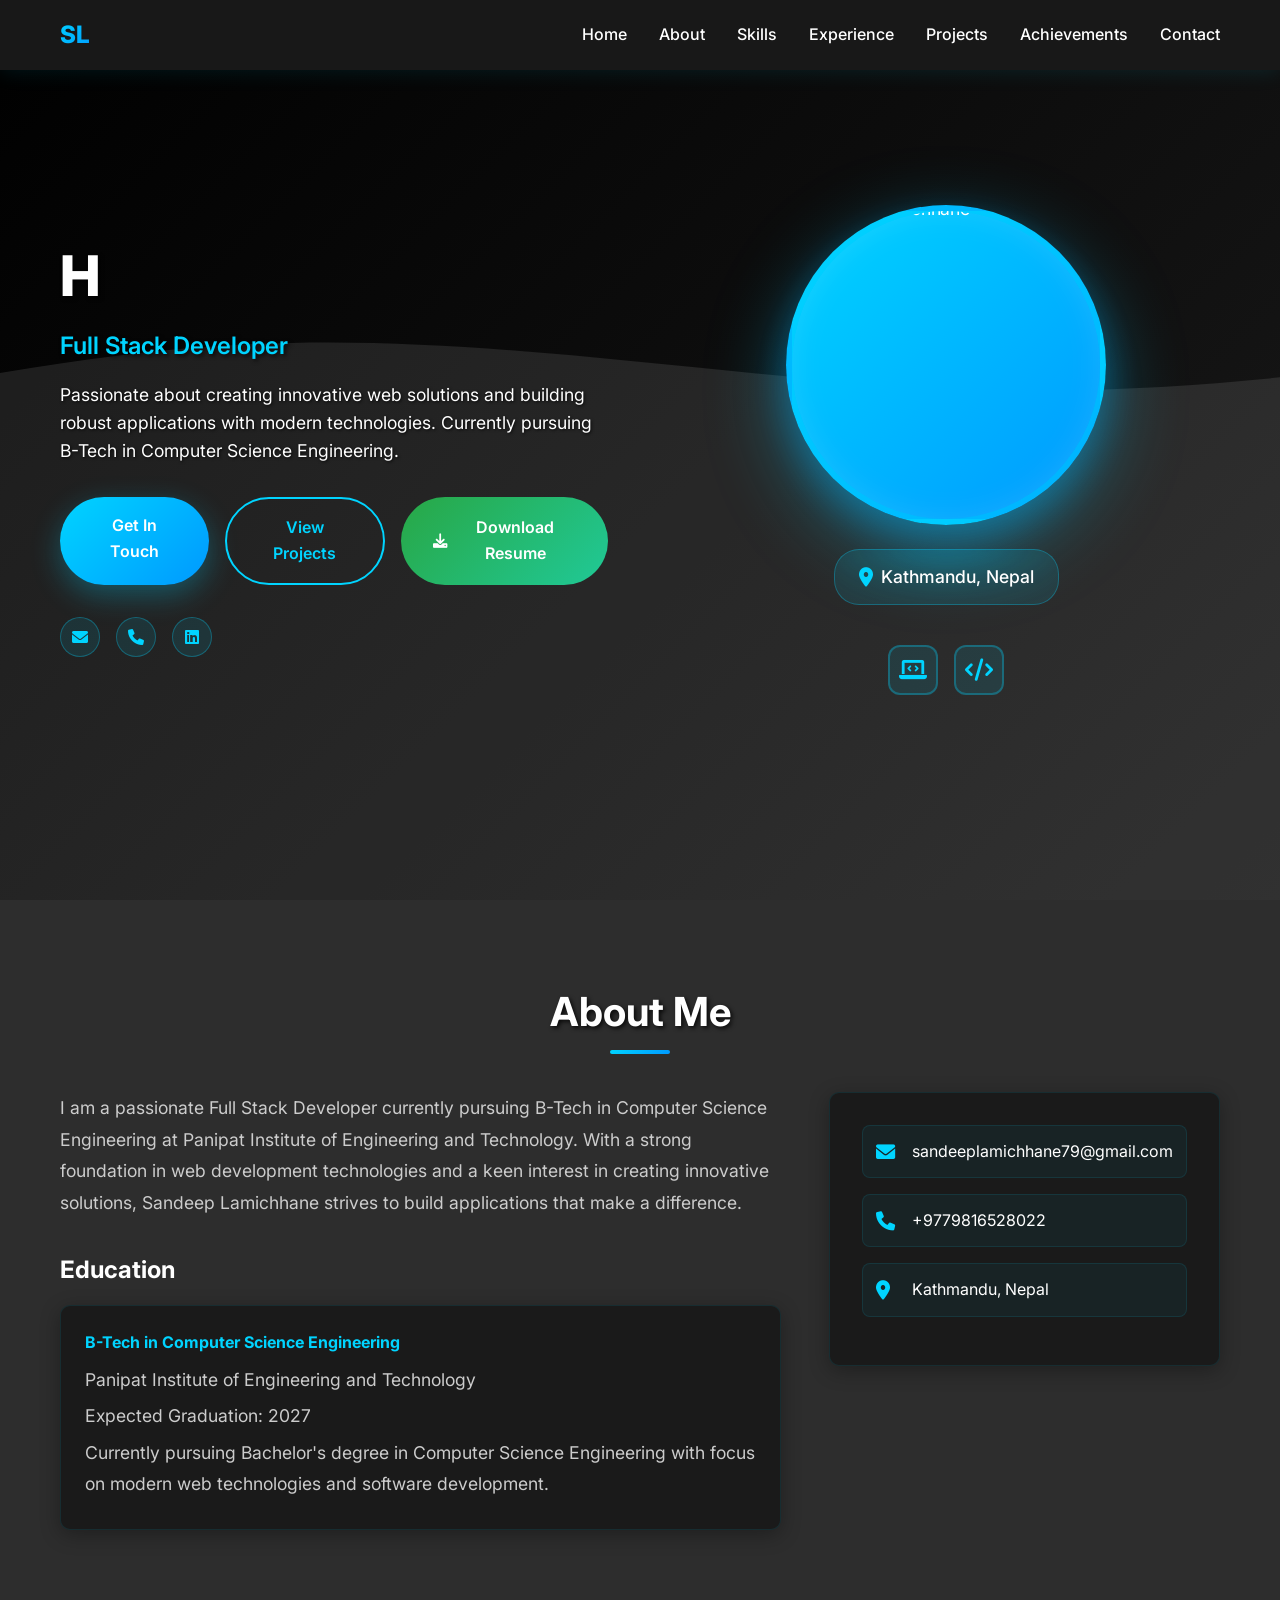
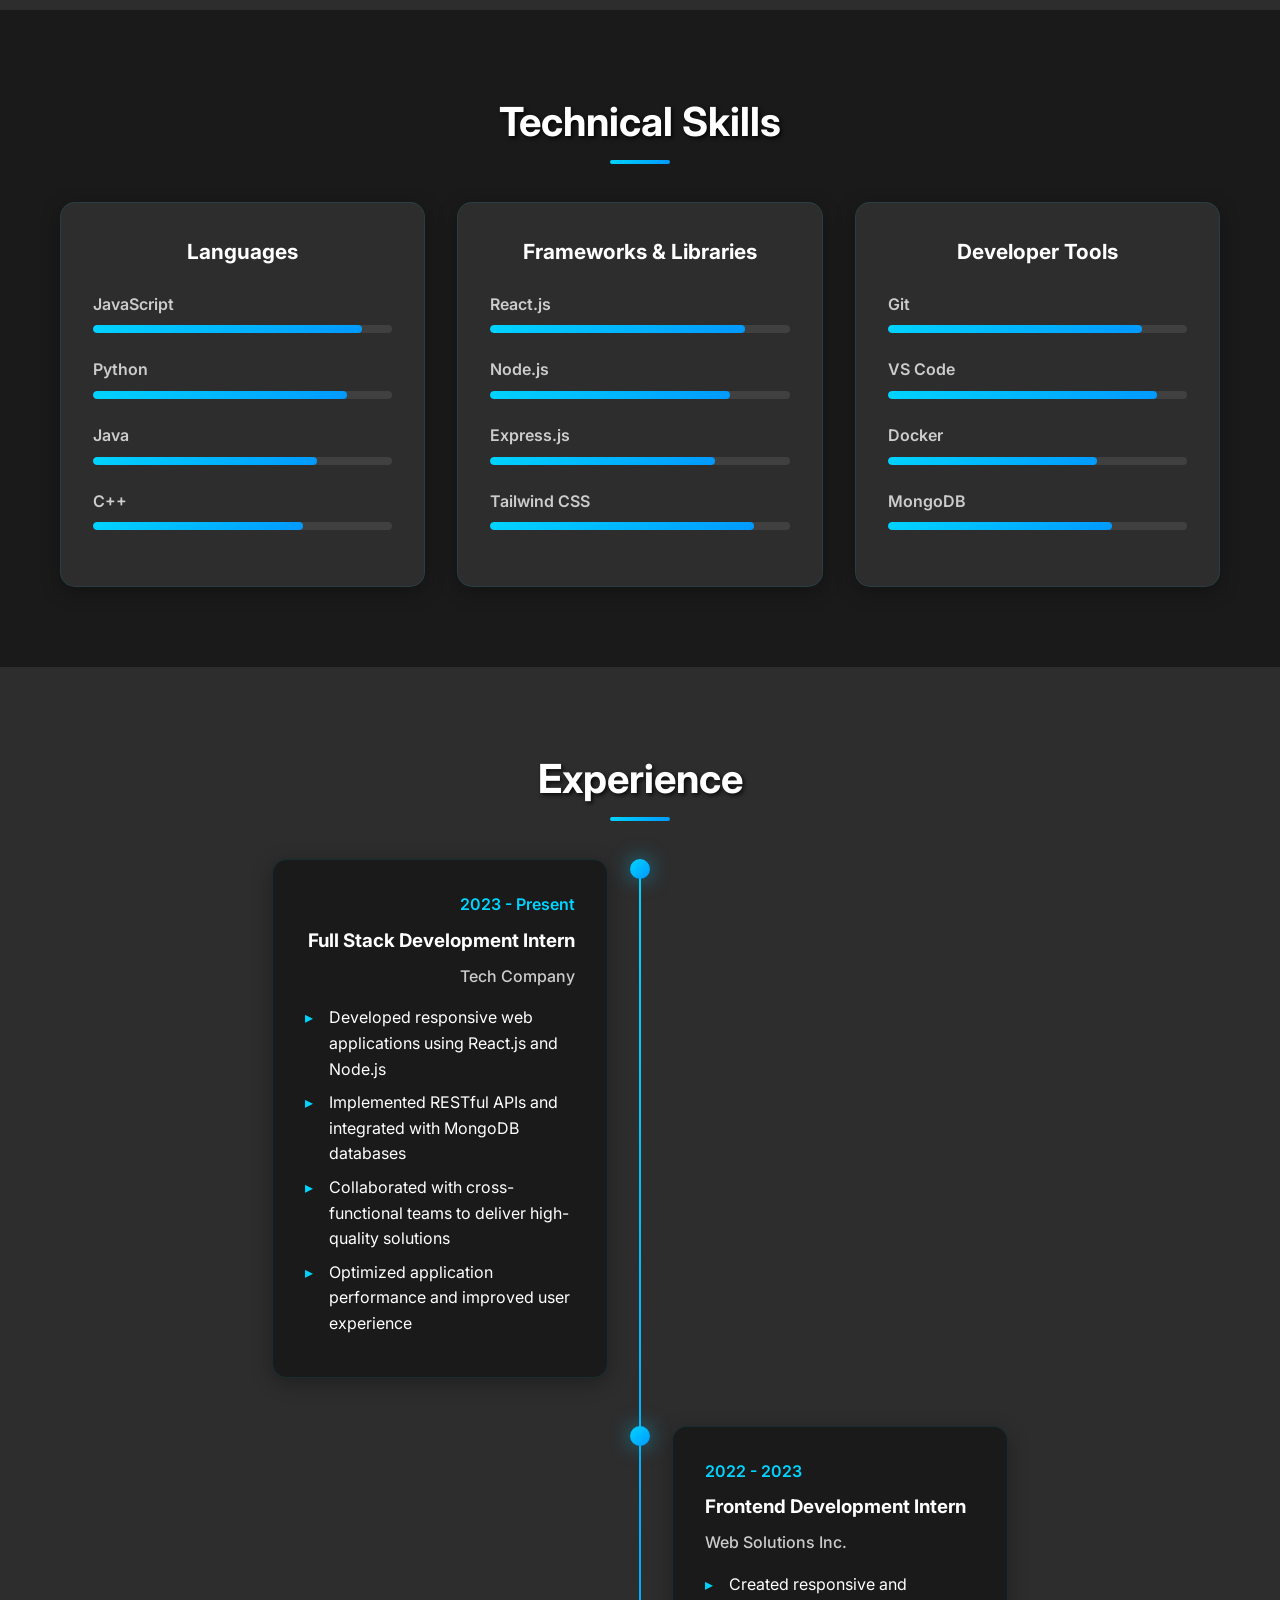
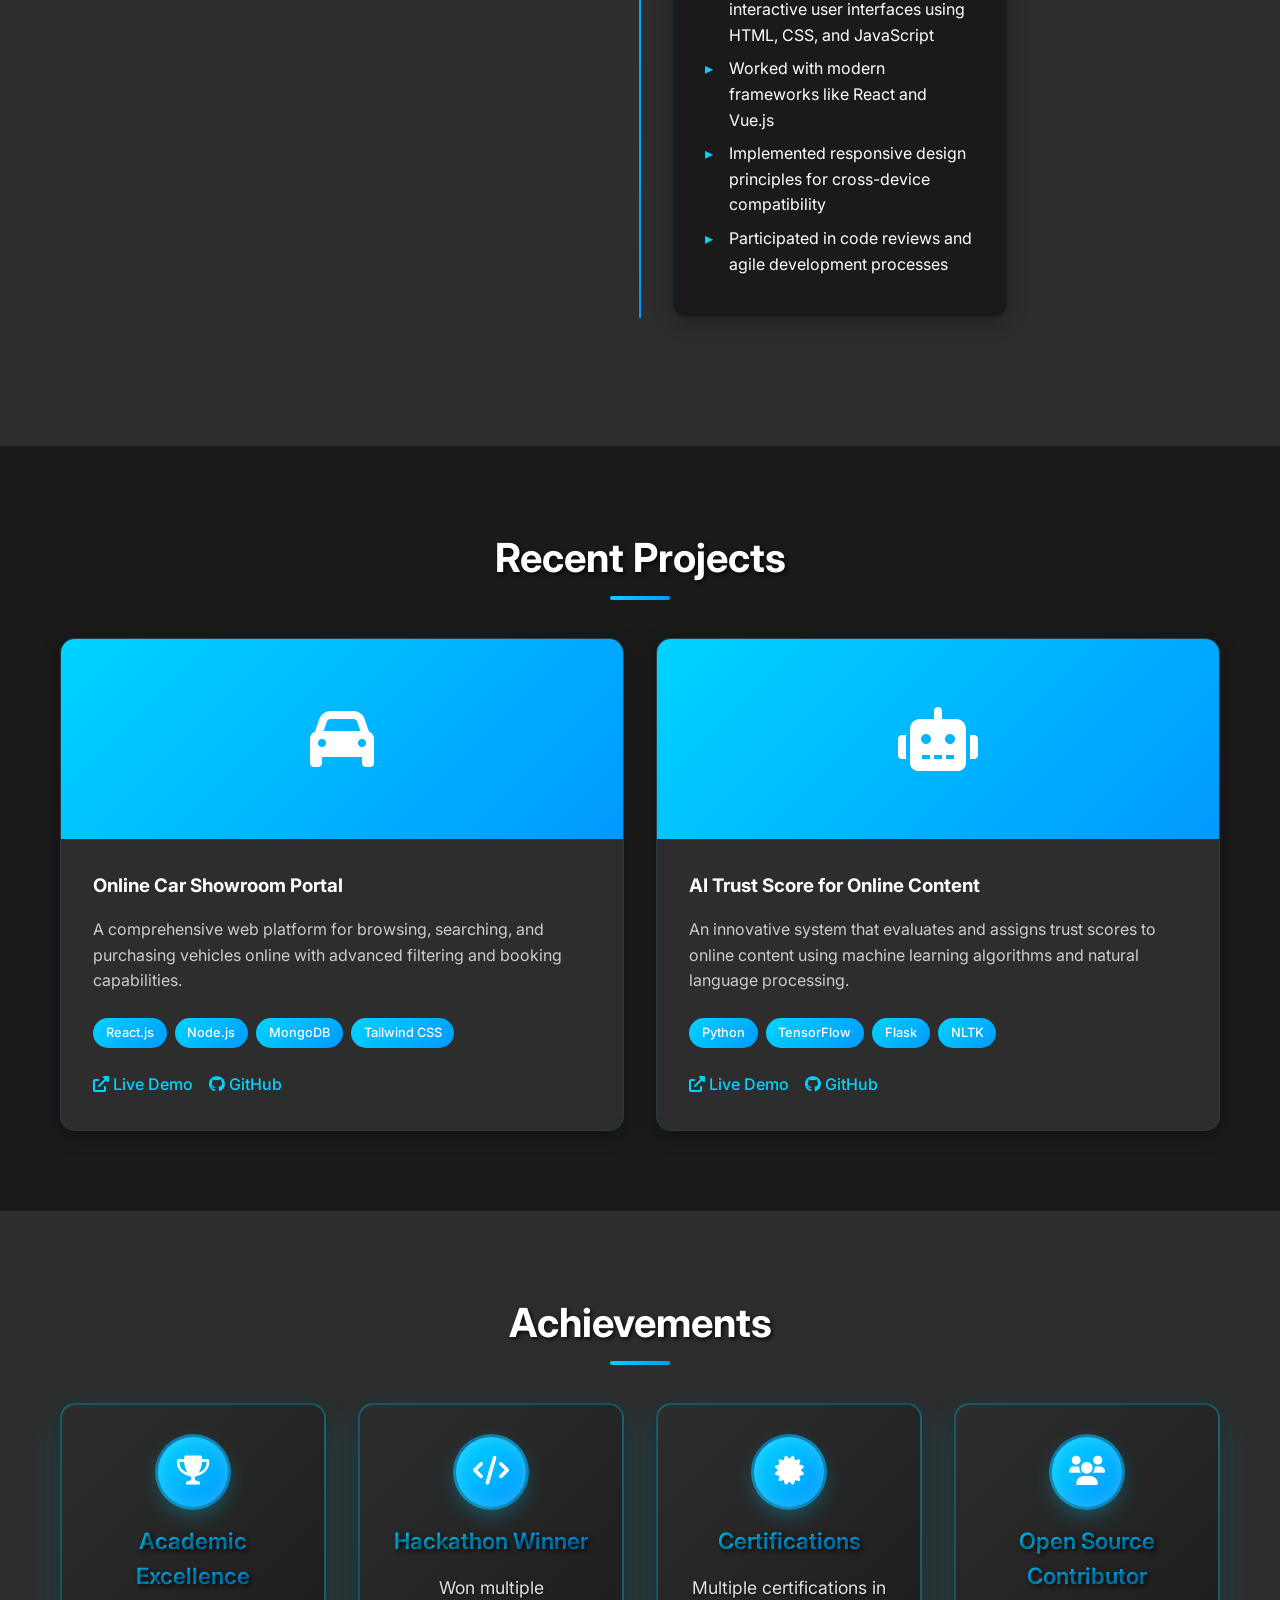
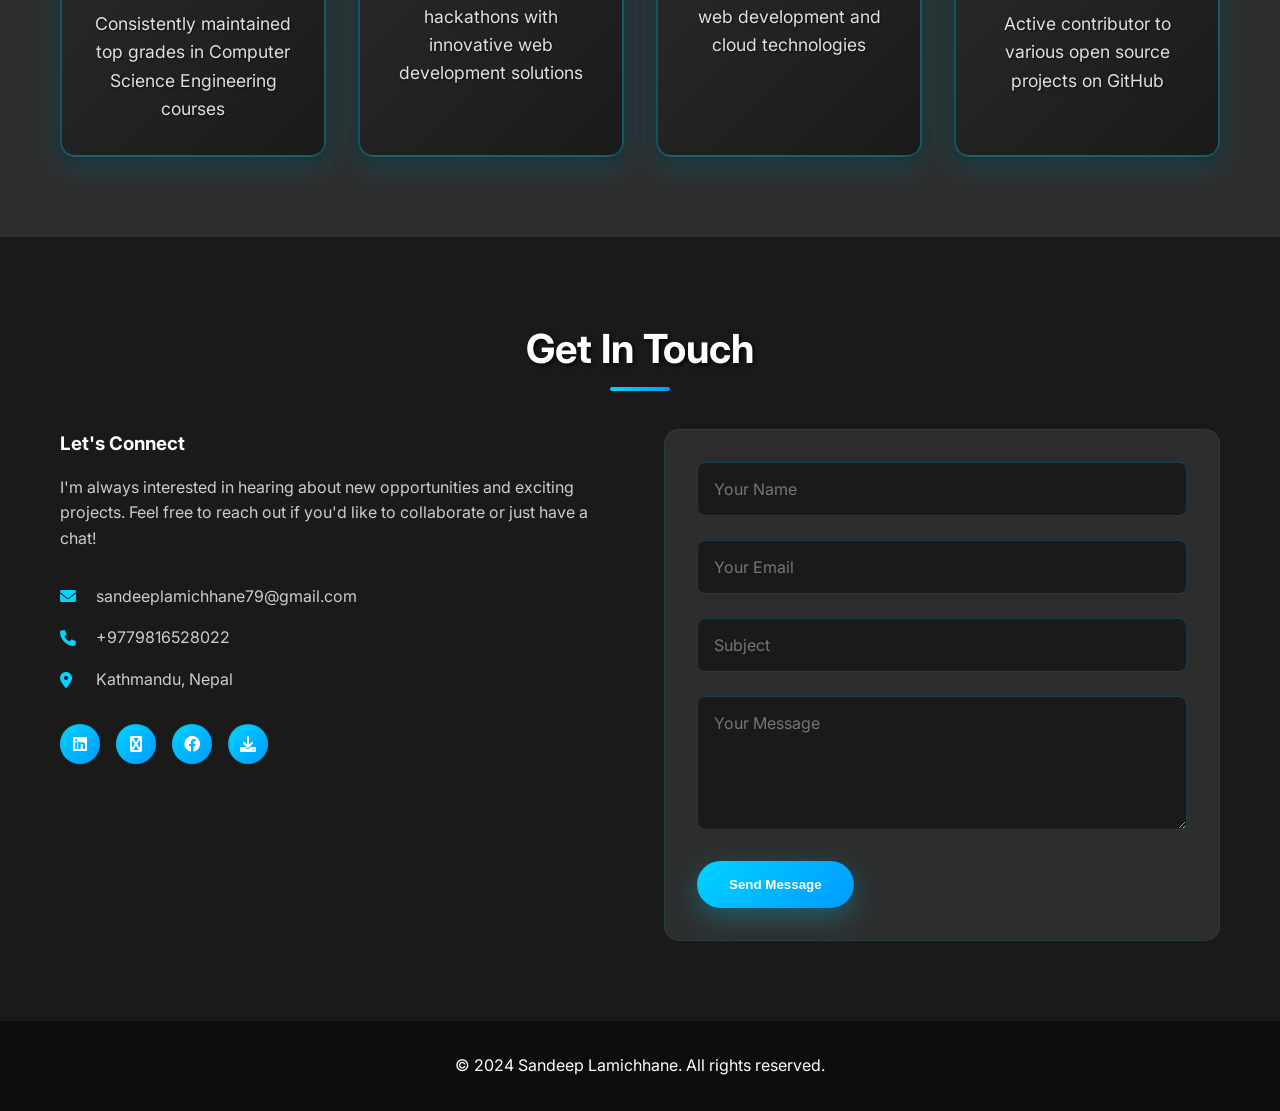
==== index.html @ ce67e124 "Add files via upload" ====
<!DOCTYPE html>
<html lang="en">
<head>
    <meta charset="UTF-8">
    <meta name="viewport" content="width=device-width, initial-scale=1.0">
    <title>Sandeep Lamichhane - Full Stack Developer</title>
    <link rel="stylesheet" href="style.css">
    <link href="https://cdnjs.cloudflare.com/ajax/libs/font-awesome/6.0.0/css/all.min.css" rel="stylesheet">
    <link href="https://fonts.googleapis.com/css2?family=Inter:wght@300;400;500;600;700;800&display=swap" rel="stylesheet">
</head>
<body>
    <!-- Navigation -->
    <nav class="navbar">
        <div class="nav-container">
            <div class="nav-logo">
                <h3>SL</h3>
            </div>
            <ul class="nav-menu">
                <li class="nav-item">
                    <a href="#home" class="nav-link">Home</a>
                </li>
                <li class="nav-item">
                    <a href="#about" class="nav-link">About</a>
                </li>
                <li class="nav-item">
                    <a href="#skills" class="nav-link">Skills</a>
                </li>
                <li class="nav-item">
                    <a href="#experience" class="nav-link">Experience</a>
                </li>
                <li class="nav-item">
                    <a href="#projects" class="nav-link">Projects</a>
                </li>
                <li class="nav-item">
                    <a href="#achievements" class="nav-link">Achievements</a>
                </li>
                <li class="nav-item">
                    <a href="#contact" class="nav-link">Contact</a>
                </li>
            </ul>
            <div class="nav-toggle" id="mobile-menu">
                <span class="bar"></span>
                <span class="bar"></span>
                <span class="bar"></span>
            </div>
        </div>
    </nav>

    <!-- Hero Section -->
    <section id="home" class="hero">
                <div class="hero-container">
            <div class="hero-content">
                <h1 class="hero-title">
                    Hi/Hello, I am Sandeep Lamichhane, I am a Full Stack Developer
                </h1>
                <h2 class="hero-subtitle">Full Stack Developer</h2>
                <p class="hero-description">
                    Passionate about creating innovative web solutions and building robust applications 
                    with modern technologies. Currently pursuing B-Tech in Computer Science Engineering.
                </p>
                <div class="hero-buttons">
                    <a href="#contact" class="btn btn-primary">Get In Touch</a>
                    <a href="#projects" class="btn btn-secondary">View Projects</a>
                    <a href="docs/Sandeep_Lamichhane_Resume.pdf" download class="btn btn-resume">
                        <i class="fas fa-download"></i>
                        Download Resume
                    </a>
                </div>
                <div class="hero-social">
                    <a href="mailto:sandeeplamichhane79@gmail.com" class="social-icon">
                        <i class="fas fa-envelope"></i>
                    </a>
                    <a href="tel:+9779816528022" class="social-icon">
                        <i class="fas fa-phone"></i>
                    </a>
                    <a href="https://www.linkedin.com/in/sandeep-lamichhane-706a58329/" target="_blank" class="social-icon">
                        <i class="fab fa-linkedin"></i>
                    </a>
                                    </div>
            </div>
            <div class="hero-image">
                <div class="profile-img">
                    <img src="img/profile.jpg" alt="Sandeep Lamichhane" class="profile-photo">
                </div>
                <div class="profile-location">
                    <i class="fas fa-map-marker-alt"></i>
                    <span>Kathmandu, Nepal</span>
                </div>
                <div class="hero-tech">
                    <div class="tech-icon">
                        <i class="fas fa-laptop-code"></i>
                    </div>
                    <div class="tech-icon">
                        <i class="fas fa-code"></i>
                    </div>
                </div>
            </div>
        </div>
    </section>

    <!-- About Section -->
    <section id="about" class="about">
                <div class="container">
            <h2 class="section-title">About Me</h2>
            <div class="about-content">
                <div class="about-text">
                    <p>
                        I am a passionate Full Stack Developer currently pursuing B-Tech in Computer Science Engineering 
                        at Panipat Institute of Engineering and Technology. With a strong foundation in web development technologies and a 
                        keen interest in creating innovative solutions, Sandeep Lamichhane strives to build applications that make a difference.
                    </p>
                    <div class="education">
                        <h3>Education</h3>
                        <div class="education-item">
                            <h4>B-Tech in Computer Science Engineering</h4>
                            <p>Panipat Institute of Engineering and Technology</p>
                            <p>Expected Graduation: 2027</p>
                            <p>Currently pursuing Bachelor's degree in Computer Science Engineering with focus on 
                               modern web technologies and software development.</p>
                        </div>
                    </div>
                </div>
                <div class="about-info">
                    <div class="info-item">
                        <i class="fas fa-envelope"></i>
                        <span>sandeeplamichhane79@gmail.com</span>
                    </div>
                    <div class="info-item">
                        <i class="fas fa-phone"></i>
                        <span>+9779816528022</span>
                    </div>
                    <div class="info-item">
                        <i class="fas fa-map-marker-alt"></i>
                        <span>Kathmandu, Nepal</span>
                    </div>
                </div>
            </div>
        </div>
    </section>

    <!-- Skills Section -->
    <section id="skills" class="skills">
                <div class="container">
            <h2 class="section-title">Technical Skills</h2>
            <div class="skills-grid">
                <div class="skill-category">
                    <h3>Languages</h3>
                    <div class="skill-items">
                        <div class="skill-item">
                            <span>JavaScript</span>
                            <div class="skill-bar">
                                <div class="skill-progress" data-progress="90"></div>
                            </div>
                        </div>
                        <div class="skill-item">
                            <span>Python</span>
                            <div class="skill-bar">
                                <div class="skill-progress" data-progress="85"></div>
                            </div>
                        </div>
                        <div class="skill-item">
                            <span>Java</span>
                            <div class="skill-bar">
                                <div class="skill-progress" data-progress="75"></div>
                            </div>
                        </div>
                        <div class="skill-item">
                            <span>C++</span>
                            <div class="skill-bar">
                                <div class="skill-progress" data-progress="70"></div>
                            </div>
                        </div>
                    </div>
                </div>
                
                <div class="skill-category">
                    <h3>Frameworks & Libraries</h3>
                    <div class="skill-items">
                        <div class="skill-item">
                            <span>React.js</span>
                            <div class="skill-bar">
                                <div class="skill-progress" data-progress="85"></div>
                            </div>
                        </div>
                        <div class="skill-item">
                            <span>Node.js</span>
                            <div class="skill-bar">
                                <div class="skill-progress" data-progress="80"></div>
                            </div>
                        </div>
                        <div class="skill-item">
                            <span>Express.js</span>
                            <div class="skill-bar">
                                <div class="skill-progress" data-progress="75"></div>
                            </div>
                        </div>
                        <div class="skill-item">
                            <span>Tailwind CSS</span>
                            <div class="skill-bar">
                                <div class="skill-progress" data-progress="88"></div>
                            </div>
                        </div>
                    </div>
                </div>
                
                <div class="skill-category">
                    <h3>Developer Tools</h3>
                    <div class="skill-items">
                        <div class="skill-item">
                            <span>Git</span>
                            <div class="skill-bar">
                                <div class="skill-progress" data-progress="85"></div>
                            </div>
                        </div>
                        <div class="skill-item">
                            <span>VS Code</span>
                            <div class="skill-bar">
                                <div class="skill-progress" data-progress="90"></div>
                            </div>
                        </div>
                        <div class="skill-item">
                            <span>Docker</span>
                            <div class="skill-bar">
                                <div class="skill-progress" data-progress="70"></div>
                            </div>
                        </div>
                        <div class="skill-item">
                            <span>MongoDB</span>
                            <div class="skill-bar">
                                <div class="skill-progress" data-progress="75"></div>
                            </div>
                        </div>
                    </div>
                </div>
            </div>
        </div>
    </section>

    <!-- Experience Section -->
    <section id="experience" class="experience">
        <div class="container">
            <h2 class="section-title">Experience</h2>
            <div class="timeline">
                <div class="timeline-item">
                    <div class="timeline-dot"></div>
                    <div class="timeline-content">
                        <div class="timeline-date">2023 - Present</div>
                        <h3>Full Stack Development Intern</h3>
                        <h4>Tech Company</h4>
                        <ul>
                            <li>Developed responsive web applications using React.js and Node.js</li>
                            <li>Implemented RESTful APIs and integrated with MongoDB databases</li>
                            <li>Collaborated with cross-functional teams to deliver high-quality solutions</li>
                            <li>Optimized application performance and improved user experience</li>
                        </ul>
                    </div>
                </div>
                
                <div class="timeline-item">
                    <div class="timeline-dot"></div>
                    <div class="timeline-content">
                        <div class="timeline-date">2022 - 2023</div>
                        <h3>Frontend Development Intern</h3>
                        <h4>Web Solutions Inc.</h4>
                        <ul>
                            <li>Created responsive and interactive user interfaces using HTML, CSS, and JavaScript</li>
                            <li>Worked with modern frameworks like React and Vue.js</li>
                            <li>Implemented responsive design principles for cross-device compatibility</li>
                            <li>Participated in code reviews and agile development processes</li>
                        </ul>
                    </div>
                </div>
            </div>
        </div>
    </section>

    <!-- Projects Section -->
    <section id="projects" class="projects">
                <div class="container">
            <h2 class="section-title">Recent Projects</h2>
            <div class="projects-grid">
                <div class="project-card">
                    <div class="project-image">
                        <i class="fas fa-car"></i>
                    </div>
                    <div class="project-content">
                        <h3>Online Car Showroom Portal</h3>
                        <p>A comprehensive web platform for browsing, searching, and purchasing vehicles online with advanced filtering and booking capabilities.</p>
                        <div class="project-tech">
                            <span>React.js</span>
                            <span>Node.js</span>
                            <span>MongoDB</span>
                            <span>Tailwind CSS</span>
                        </div>
                        <div class="project-links">
                            <a href="#" class="project-link">
                                <i class="fas fa-external-link-alt"></i> Live Demo
                            </a>
                            <a href="#" class="project-link">
                                <i class="fab fa-github"></i> GitHub
                            </a>
                        </div>
                    </div>
                </div>
                
                <div class="project-card">
                    <div class="project-image">
                        <i class="fas fa-robot"></i>
                    </div>
                    <div class="project-content">
                        <h3>AI Trust Score for Online Content</h3>
                        <p>An innovative system that evaluates and assigns trust scores to online content using machine learning algorithms and natural language processing.</p>
                        <div class="project-tech">
                            <span>Python</span>
                            <span>TensorFlow</span>
                            <span>Flask</span>
                            <span>NLTK</span>
                        </div>
                        <div class="project-links">
                            <a href="#" class="project-link">
                                <i class="fas fa-external-link-alt"></i> Live Demo
                            </a>
                            <a href="#" class="project-link">
                                <i class="fab fa-github"></i> GitHub
                            </a>
                        </div>
                    </div>
                </div>
            </div>
        </div>
    </section>

    <!-- Achievements Section -->
    <section id="achievements" class="achievements">
                <div class="container">
            <h2 class="section-title">Achievements</h2>
            <div class="achievements-grid">
                <div class="achievement-card">
                    <div class="achievement-icon">
                        <i class="fas fa-trophy"></i>
                    </div>
                    <h3>Academic Excellence</h3>
                    <p>Consistently maintained top grades in Computer Science Engineering courses</p>
                </div>
                
                <div class="achievement-card">
                    <div class="achievement-icon">
                        <i class="fas fa-code"></i>
                    </div>
                    <h3>Hackathon Winner</h3>
                    <p>Won multiple hackathons with innovative web development solutions</p>
                </div>
                
                <div class="achievement-card">
                    <div class="achievement-icon">
                        <i class="fas fa-certificate"></i>
                    </div>
                    <h3>Certifications</h3>
                    <p>Multiple certifications in web development and cloud technologies</p>
                </div>
                
                <div class="achievement-card">
                    <div class="achievement-icon">
                        <i class="fas fa-users"></i>
                    </div>
                    <h3>Open Source Contributor</h3>
                    <p>Active contributor to various open source projects on GitHub</p>
                </div>
            </div>
        </div>
    </section>

    <!-- Contact Section -->
    <section id="contact" class="contact">
                <div class="container">
            <h2 class="section-title">Get In Touch</h2>
            <div class="contact-content">
                <div class="contact-info">
                    <h3>Let's Connect</h3>
                    <p>I'm always interested in hearing about new opportunities and exciting projects. 
                       Feel free to reach out if you'd like to collaborate or just have a chat!</p>
                    <div class="contact-details">
                        <div class="contact-item">
                            <i class="fas fa-envelope"></i>
                            <span>sandeeplamichhane79@gmail.com</span>
                        </div>
                        <div class="contact-item">
                            <i class="fas fa-phone"></i>
                            <span>+9779816528022</span>
                        </div>
                        <div class="contact-item">
                            <i class="fas fa-map-marker-alt"></i>
                            <span>Kathmandu, Nepal</span>
                        </div>
                    </div>
                    <div class="contact-social">
                        <a href="https://www.linkedin.com/in/sandeep-lamichhane-706a58329/" target="_blank" class="social-link">
                            <i class="fab fa-linkedin"></i>
                        </a>
                        <a href="https://leetcode.com/u/sandeeplamichhane79/" target="_blank" class="social-link">
                            <i class="fab fa-code"></i>
                        </a>
                        <a href="https://www.facebook.com/sandeep.lamichhane.5621" target="_blank" class="social-link">
                            <i class="fab fa-facebook"></i>
                        </a>
                        <a href="docs/Sandeep_Lamichhane_Resume.pdf" download class="social-link resume-link">
                            <i class="fas fa-download"></i>
                        </a>
                    </div>
                </div>
                
                <div class="contact-form">
                    <form id="contactForm">
                        <div class="form-group">
                            <input type="text" id="name" name="name" placeholder="Your Name" required>
                        </div>
                        <div class="form-group">
                            <input type="email" id="email" name="email" placeholder="Your Email" required>
                        </div>
                        <div class="form-group">
                            <input type="text" id="subject" name="subject" placeholder="Subject" required>
                        </div>
                        <div class="form-group">
                            <textarea id="message" name="message" placeholder="Your Message" rows="5" required></textarea>
                        </div>
                        <button type="submit" class="btn btn-primary">Send Message</button>
                    </form>
                </div>
            </div>
        </div>
    </section>

    <!-- Footer -->
    <footer class="footer">
        <div class="container">
            <p>&copy; 2024 Sandeep Lamichhane. All rights reserved.</p>
        </div>
    </footer>

    <script src="script.js"></script>
</body>
</html>
---- style.css ----
/* Reset and Base Styles */
* {
    margin: 0;
    padding: 0;
    box-sizing: border-box;
}

body {
    font-family: 'Inter', sans-serif;
    line-height: 1.6;
    color: #ffffff;
    overflow-x: hidden;
    background-color: #1a1a1a;
}

.container {
    max-width: 1200px;
    margin: 0 auto;
    padding: 0 20px;
}

/* Navigation */
.navbar {
    position: fixed;
    top: 0;
    width: 100%;
    background: rgba(26, 26, 26, 0.95);
    backdrop-filter: blur(10px);
    z-index: 1000;
    padding: 1rem 0;
    box-shadow: 0 2px 20px rgba(0, 0, 0, 0.3);
    transition: all 0.3s ease;
}

.nav-container {
    max-width: 1200px;
    margin: 0 auto;
    padding: 0 20px;
    display: flex;
    justify-content: space-between;
    align-items: center;
}

.nav-logo h3 {
    font-size: 1.5rem;
    font-weight: 800;
    background: linear-gradient(135deg, #00d4ff 0%, #0099ff 100%);
    -webkit-background-clip: text;
    -webkit-text-fill-color: transparent;
    background-clip: text;
}

.nav-menu {
    display: flex;
    list-style: none;
    gap: 2rem;
}

.nav-link {
    text-decoration: none;
    color: #ffffff;
    font-weight: 500;
    transition: color 0.3s ease;
    position: relative;
}

.nav-link:hover {
    color: #00d4ff;
}

.nav-link::after {
    content: '';
    position: absolute;
    bottom: -5px;
    left: 0;
    width: 0;
    height: 2px;
    background: linear-gradient(135deg, #00d4ff 0%, #0099ff 100%);
    transition: width 0.3s ease;
}

.nav-link:hover::after {
    width: 100%;
}

.nav-toggle {
    display: none;
    flex-direction: column;
    cursor: pointer;
}

.bar {
    width: 25px;
    height: 3px;
    background: #333;
    margin: 3px 0;
    transition: 0.3s;
}

/* Hero Section */
.hero {
    min-height: 100vh;
    display: flex;
    align-items: center;
    justify-content: center;
    background: linear-gradient(135deg, #000000 0%, #1a1a1a 100%);
    position: relative;
    overflow: hidden;
}

.video-background {
    position: absolute;
    top: 0;
    left: 0;
    width: 100%;
    height: 100%;
    z-index: -2;
    overflow: hidden;
    transform: translateZ(0);
    -webkit-transform: translateZ(0);
    will-change: transform;
}

.video-background video {
    position: absolute;
    top: 50%;
    left: 50%;
    min-width: 100%;
    min-height: 100%;
    width: 100%;
    height: 100%;
    transform: translate(-50%, -50%);
    object-fit: cover;
    object-position: center;
    filter: 
        contrast(1.3) 
        brightness(1.2) 
        saturate(1.4) 
        sharpness(1.1)
        blur(0px);
    -webkit-filter: 
        contrast(1.3) 
        brightness(1.2) 
        saturate(1.4);
    backface-visibility: hidden;
    transform: translate(-50%, -50%) scale(1.08);
    will-change: transform, filter;
    image-rendering: -webkit-optimize-contrast;
    image-rendering: crisp-edges;
    image-rendering: pixelated;
}

.video-overlay {
    position: absolute;
    top: 0;
    left: 0;
    width: 100%;
    height: 100%;
    background: linear-gradient(
        135deg,
        rgba(0, 0, 0, 0.95) 0%,
        rgba(0, 0, 0, 0.9) 50%,
        rgba(0, 0, 0, 0.92) 100%
    );
    z-index: -1;
}

.hero::before {
    content: '';
    position: absolute;
    top: 0;
    left: 0;
    right: 0;
    bottom: 0;
    background: url('data:image/svg+xml,<svg xmlns="http://www.w3.org/2000/svg" viewBox="0 0 1440 320"><path fill="%23ffffff" fill-opacity="0.1" d="M0,96L48,112C96,128,192,160,288,160C384,160,480,128,576,122.7C672,117,768,139,864,138.7C960,139,1056,117,1152,106.7C1248,96,1344,96,1392,96L1440,96L1440,320L1392,320C1344,320,1248,320,1152,320C1056,320,960,320,864,320C768,320,672,320,576,320C480,320,384,320,288,320C192,320,96,320,48,320L0,320Z"></path></svg>') no-repeat bottom;
    background-size: cover;
}

.hero-container {
    max-width: 1200px;
    margin: 0 auto;
    padding: 0 20px;
    display: grid;
    grid-template-columns: 1fr 1fr;
    gap: 4rem;
    align-items: center;
    position: relative;
    z-index: 1;
}

.hero-content {
    color: white;
    opacity: 0;
    transform: translateX(-50px);
    animation: slideInLeft 1s ease forwards;
}

.hero-image {
    opacity: 0;
    transform: translateX(50px);
    animation: slideInRight 1s ease forwards;
    animation-delay: 0.3s;
}

@keyframes slideInLeft {
    to {
        opacity: 1;
        transform: translateX(0);
    }
}

@keyframes slideInRight {
    to {
        opacity: 1;
        transform: translateX(0);
    }
}

.hero-title {
    font-size: 3.5rem;
    font-weight: 800;
    margin-bottom: 1rem;
    line-height: 1.2;
    text-shadow: 2px 2px 4px rgba(0, 0, 0, 0.8);
}

.highlight {
    background: linear-gradient(135deg, #00d4ff 0%, #0099ff 100%);
    -webkit-background-clip: text;
    -webkit-text-fill-color: transparent;
    background-clip: text;
}

.hero-subtitle {
    font-size: 1.5rem;
    font-weight: 600;
    color: #00d4ff;
    margin-bottom: 1rem;
    text-shadow: 2px 2px 4px rgba(0, 0, 0, 0.8);
}

.hero-description {
    font-size: 1.1rem;
    margin-bottom: 2rem;
    line-height: 1.6;
    text-shadow: 1px 1px 3px rgba(0, 0, 0, 0.8);
}

.hero-buttons {
    display: flex;
    gap: 1rem;
    margin-bottom: 2rem;
}

.btn {
    padding: 1rem 2rem;
    border: none;
    border-radius: 50px;
    font-weight: 600;
    text-decoration: none;
    transition: all 0.3s ease;
    cursor: pointer;
    display: inline-block;
    text-align: center;
}

.btn-primary {
    background: linear-gradient(135deg, #00d4ff 0%, #0099ff 100%);
    color: white;
    box-shadow: 0 10px 30px rgba(0, 212, 255, 0.3);
}

.btn-primary:hover {
    transform: translateY(-3px);
    box-shadow: 0 15px 40px rgba(0, 0, 0, 0.3);
}

.btn-secondary {
    background: transparent;
    color: #00d4ff;
    border: 2px solid #00d4ff;
}

.btn-secondary:hover {
    background: #00d4ff;
    color: #1a1a1a;
    transform: translateY(-3px);
}

.btn-resume {
    background: linear-gradient(135deg, #28a745 0%, #20c997 100%);
    color: #ffffff;
    border: none;
    display: flex;
    align-items: center;
    gap: 0.5rem;
    font-weight: 600;
}

.btn-resume:hover {
    background: linear-gradient(135deg, #218838 0%, #1ea085 100%);
    transform: translateY(-3px);
    box-shadow: 0 10px 25px rgba(40, 167, 69, 0.3);
}

.btn-resume i {
    font-size: 0.9rem;
}

.hero-social {
    display: flex;
    gap: 1rem;
}

.social-icon {
    width: 40px;
    height: 40px;
    background: rgba(0, 212, 255, 0.1);
    border: 1px solid rgba(0, 212, 255, 0.3);
    border-radius: 50%;
    display: flex;
    align-items: center;
    justify-content: center;
    color: #00d4ff;
    text-decoration: none;
    transition: all 0.3s ease;
}

.social-icon:hover {
    background: #00d4ff;
    color: #1a1a1a;
    transform: translateY(-3px);
}

.social-link {
    color: #00d4ff;
    text-decoration: none;
    transition: all 0.3s ease;
}

.social-link:hover {
    background: #00d4ff;
    color: #1a1a1a;
    transform: translateY(-3px);
}

.resume-link {
    background: linear-gradient(135deg, #28a745 0%, #20c997 100%);
    border: 1px solid rgba(40, 167, 69, 0.3);
}

.resume-link:hover {
    background: linear-gradient(135deg, #218838 0%, #1ea085 100%);
    transform: translateY(-3px);
    box-shadow: 0 5px 15px rgba(40, 167, 69, 0.3);
}

.hero-image {
    display: flex;
    flex-direction: column;
    justify-content: center;
    align-items: center;
    gap: 1.5rem;
}

.profile-location {
    display: flex;
    align-items: center;
    gap: 0.5rem;
    color: #ffffff;
    font-size: 1.1rem;
    font-weight: 500;
    background: rgba(0, 212, 255, 0.1);
    padding: 0.8rem 1.5rem;
    border-radius: 25px;
    border: 1px solid rgba(0, 212, 255, 0.3);
    backdrop-filter: blur(10px);
    animation: float 6s ease-in-out infinite reverse;
    transition: all 0.3s ease;
}

.profile-location:hover {
    background: rgba(0, 212, 255, 0.2);
    border-color: rgba(0, 212, 255, 0.5);
    transform: translateY(-3px);
}

.profile-location i {
    color: #00d4ff;
    font-size: 1.2rem;
}

.hero-tech {
    display: flex;
    gap: 1rem;
    margin-top: 1rem;
}

.tech-icon {
    width: 50px;
    height: 50px;
    background: rgba(0, 212, 255, 0.1);
    border: 2px solid rgba(0, 212, 255, 0.3);
    border-radius: 12px;
    display: flex;
    align-items: center;
    justify-content: center;
    color: #00d4ff;
    font-size: 1.4rem;
    transition: all 0.3s ease;
    animation: float 4s ease-in-out infinite;
}

.tech-icon:nth-child(2) {
    animation-delay: 2s;
}

.tech-icon:hover {
    background: rgba(0, 212, 255, 0.2);
    border-color: rgba(0, 212, 255, 0.5);
    transform: translateY(-3px);
}

.profile-img {
    width: 320px;
    height: 320px;
    border-radius: 50%;
    background: linear-gradient(135deg, #00d4ff 0%, #0099ff 100%, #0066cc 100%);
    display: flex;
    align-items: center;
    justify-content: center;
    box-shadow: 
        0 25px 80px rgba(0, 212, 255, 0.4),
        0 15px 35px rgba(0, 153, 255, 0.3),
        inset 0 0 30px rgba(255, 255, 255, 0.1);
    animation: float 6s ease-in-out infinite, pulse 3s ease-in-out infinite;
    overflow: hidden;
    border: 6px solid rgba(0, 212, 255, 0.4);
    position: relative;
    transition: all 0.3s ease;
}

.profile-img::before {
    content: '';
    position: absolute;
    top: -2px;
    left: -2px;
    right: -2px;
    bottom: -2px;
    background: linear-gradient(45deg, #00d4ff, #0099ff, #00d4ff, #0066cc);
    border-radius: 50%;
    z-index: -1;
    animation: rotate 3s linear infinite;
    opacity: 0.7;
}

.profile-img:hover {
    transform: scale(1.05);
    box-shadow: 
        0 30px 100px rgba(0, 212, 255, 0.5),
        0 20px 45px rgba(0, 153, 255, 0.4),
        inset 0 0 40px rgba(255, 255, 255, 0.15);
    border-color: rgba(0, 212, 255, 0.6);
}

.profile-photo {
    width: 100%;
    height: 100%;
    object-fit: cover;
    object-position: center top;
    border-radius: 50%;
    transition: all 0.3s ease;
    filter: brightness(1.05) contrast(1.1);
    transform: scale(1.1);
}

.profile-photo:hover {
    filter: brightness(1.1) contrast(1.15);
}

@keyframes pulse {
    0%, 100% { 
        box-shadow: 
            0 25px 80px rgba(0, 212, 255, 0.4),
            0 15px 35px rgba(0, 153, 255, 0.3),
            inset 0 0 30px rgba(255, 255, 255, 0.1);
    }
    50% { 
        box-shadow: 
            0 25px 80px rgba(0, 212, 255, 0.6),
            0 15px 35px rgba(0, 153, 255, 0.5),
            inset 0 0 40px rgba(255, 255, 255, 0.2);
    }
}

@keyframes rotate {
    0% { transform: rotate(0deg); }
    100% { transform: rotate(360deg); }
}

.img-placeholder {
    font-size: 6rem;
    color: white;
    opacity: 0.9;
}

@keyframes float {
    0%, 100% { transform: translateY(0px); }
    50% { transform: translateY(-20px); }
}

/* Section Styles */
section {
    padding: 5rem 0;
    transform: translateY(30px);
    transition: transform 0.6s ease;
}

section.visible {
    transform: translateY(0);
}

.section-title {
    text-align: center;
    font-size: 2.5rem;
    font-weight: 700;
    margin-bottom: 3rem;
    color: #ffffff;
    position: relative;
    transform: translateY(20px);
    transition: transform 0.8s ease;
    text-shadow: 2px 2px 4px rgba(0, 0, 0, 0.8);
}

.section-title.visible {
    transform: translateY(0);
}

.section-title::after {
    content: '';
    position: absolute;
    bottom: -10px;
    left: 50%;
    transform: translateX(-50%);
    width: 60px;
    height: 4px;
    background: linear-gradient(135deg, #00d4ff 0%, #0099ff 100%);
    border-radius: 2px;
}

/* About Section */
.about {
    background: #2d2d2d;
}

.about-content {
    display: grid;
    grid-template-columns: 2fr 1fr;
    gap: 3rem;
    align-items: start;
}

.about-text p {
    font-size: 1.1rem;
    margin-bottom: 2rem;
    color: #cccccc;
    line-height: 1.8;
}

.education h3 {
    font-size: 1.5rem;
    margin-bottom: 1rem;
    color: #ffffff;
}

.education-item {
    background: #1a1a1a;
    padding: 1.5rem;
    border-radius: 10px;
    box-shadow: 0 5px 20px rgba(0, 0, 0, 0.3);
    transition: transform 0.3s ease;
    border: 1px solid rgba(0, 212, 255, 0.1);
    transform: translateX(-30px);
    transition: transform 0.6s ease;
}

.education-item.visible {
    transform: translateX(0);
}

.education-item:hover {
    transform: translateY(-5px);
}

.education-item h4 {
    color: #00d4ff;
    margin-bottom: 0.5rem;
}

.education-item p {
    color: #cccccc;
    margin-bottom: 0.3rem;
}

.about-info {
    background: #1a1a1a;
    padding: 2rem;
    border-radius: 10px;
    box-shadow: 0 5px 20px rgba(0, 0, 0, 0.3);
    border: 1px solid rgba(0, 212, 255, 0.1);
}

.info-item {
    display: flex;
    align-items: center;
    margin-bottom: 1rem;
    padding: 0.8rem;
    background: rgba(0, 212, 255, 0.05);
    border-radius: 8px;
    transition: all 0.3s ease;
    border: 1px solid rgba(0, 212, 255, 0.1);
}

.info-item:hover {
    background: linear-gradient(135deg, #00d4ff 0%, #0099ff 100%);
    color: white;
    border-color: transparent;
}

.info-item i {
    font-size: 1.2rem;
    margin-right: 1rem;
    color: #00d4ff;
    width: 20px;
}

.info-item:hover i {
    color: white;
}

/* Skills Section */
.skills {
    background: #1a1a1a;
}

.skills-grid {
    display: grid;
    grid-template-columns: repeat(auto-fit, minmax(300px, 1fr));
    gap: 2rem;
}

.skill-category {
    background: #2d2d2d;
    padding: 2rem;
    border-radius: 15px;
    box-shadow: 0 5px 20px rgba(0, 0, 0, 0.3);
    transition: transform 0.3s ease;
    border: 1px solid rgba(0, 212, 255, 0.1);
    transform: scale(0.9);
    transition: transform 0.6s ease;
}

.skill-category.visible {
    transform: scale(1);
}

.skill-category:hover {
    transform: translateY(-5px);
}

.skill-category h3 {
    font-size: 1.3rem;
    margin-bottom: 1.5rem;
    color: #ffffff;
    text-align: center;
}

.skill-item {
    margin-bottom: 1.5rem;
}

.skill-item span {
    display: block;
    margin-bottom: 0.5rem;
    font-weight: 600;
    color: #cccccc;
}

.skill-bar {
    width: 100%;
    height: 8px;
    background: #404040;
    border-radius: 4px;
    overflow: hidden;
}

.skill-progress {
    height: 100%;
    background: linear-gradient(135deg, #00d4ff 0%, #0099ff 100%);
    border-radius: 4px;
    width: 0;
    transition: width 2s ease;
}

/* Experience Section */
.experience {
    background: #2d2d2d;
}

.timeline {
    position: relative;
    max-width: 800px;
    margin: 0 auto;
}

.timeline::before {
    content: '';
    position: absolute;
    left: 50%;
    top: 0;
    bottom: 0;
    width: 2px;
    background: linear-gradient(135deg, #00d4ff 0%, #0099ff 100%);
    transform: translateX(-50%);
}

.timeline-item {
    position: relative;
    margin-bottom: 3rem;
    width: 50%;
    padding: 0 2rem;
    transform: translateY(30px);
    transition: transform 0.6s ease;
}

.timeline-item.visible {
    transform: translateY(0);
}

.timeline-item:nth-child(odd) {
    left: 0;
    text-align: right;
}

.timeline-item:nth-child(even) {
    left: 50%;
}

.timeline-dot {
    position: absolute;
    width: 20px;
    height: 20px;
    background: linear-gradient(135deg, #00d4ff 0%, #0099ff 100%);
    border-radius: 50%;
    top: 0;
    z-index: 1;
    box-shadow: 0 0 20px rgba(0, 212, 255, 0.5);
}

.timeline-item:nth-child(odd) .timeline-dot {
    right: -10px;
}

.timeline-item:nth-child(even) .timeline-dot {
    left: -10px;
}

.timeline-content {
    background: #1a1a1a;
    padding: 2rem;
    border-radius: 15px;
    box-shadow: 0 5px 20px rgba(0, 0, 0, 0.3);
    transition: transform 0.3s ease;
    border: 1px solid rgba(0, 212, 255, 0.1);
}

.timeline-content:hover {
    transform: translateY(-5px);
}

.timeline-date {
    color: #00d4ff;
    font-weight: 600;
    margin-bottom: 0.5rem;
}

.timeline-content h3 {
    color: #ffffff;
    margin-bottom: 0.5rem;
}

.timeline-content h4 {
    color: #cccccc;
    margin-bottom: 1rem;
    font-weight: 500;
}

.timeline-content ul {
    list-style: none;
    text-align: left;
}

.timeline-content li {
    margin-bottom: 0.5rem;
    position: relative;
    padding-left: 1.5rem;
}

.timeline-content li::before {
    content: '▸';
    position: absolute;
    left: 0;
    color: #00d4ff;
}

/* Projects Section */
.projects {
    background: #1a1a1a;
}

.projects-grid {
    display: grid;
    grid-template-columns: repeat(auto-fit, minmax(350px, 1fr));
    gap: 2rem;
}

.project-card {
    background: #2d2d2d;
    border-radius: 15px;
    overflow: hidden;
    box-shadow: 0 5px 20px rgba(0, 0, 0, 0.3);
    transition: transform 0.3s ease;
    border: 1px solid rgba(0, 212, 255, 0.1);
    transform: translateY(30px);
    transition: transform 0.6s ease;
}

.project-card.visible {
    transform: translateY(0);
}

.project-card:hover {
    transform: translateY(-10px);
}

.project-image {
    height: 200px;
    background: linear-gradient(135deg, #00d4ff 0%, #0099ff 100%);
    display: flex;
    align-items: center;
    justify-content: center;
    font-size: 4rem;
    color: white;
}

.project-content {
    padding: 2rem;
}

.project-content h3 {
    color: #ffffff;
    margin-bottom: 1rem;
}

.project-content p {
    color: #cccccc;
    margin-bottom: 1.5rem;
    line-height: 1.6;
}

.project-tech {
    display: flex;
    flex-wrap: wrap;
    gap: 0.5rem;
    margin-bottom: 1.5rem;
}

.project-tech span {
    background: linear-gradient(135deg, #00d4ff 0%, #0099ff 100%);
    color: white;
    padding: 0.3rem 0.8rem;
    border-radius: 20px;
    font-size: 0.8rem;
    font-weight: 500;
}

.project-links {
    display: flex;
    gap: 1rem;
}

.project-link {
    color: #00d4ff;
    text-decoration: none;
    font-weight: 500;
    transition: color 0.3s ease;
}

.project-link:hover {
    color: #0099ff;
}

/* Achievements Section */
.achievements {
    background: #2d2d2d;
}

.achievements-grid {
    display: grid;
    grid-template-columns: repeat(auto-fit, minmax(250px, 1fr));
    gap: 2rem;
}

.achievement-card {
    background: linear-gradient(135deg, #2d2d2d 0%, #1a1a1a 100%);
    padding: 2rem;
    border-radius: 15px;
    text-align: center;
    box-shadow: 
        0 10px 30px rgba(0, 212, 255, 0.2),
        0 5px 15px rgba(0, 0, 0, 0.4);
    transition: transform 0.3s ease;
    border: 2px solid rgba(0, 212, 255, 0.3);
    transform: translateY(30px) scale(0.9);
    transition: transform 0.6s ease, box-shadow 0.3s ease;
    position: relative;
    overflow: hidden;
}

.achievement-card::before {
    content: '';
    position: absolute;
    top: 0;
    left: 0;
    right: 0;
    bottom: 0;
    background: linear-gradient(45deg, transparent, rgba(0, 212, 255, 0.05), transparent);
    transform: translateX(-100%);
    transition: transform 0.6s ease;
}

.achievement-card:hover::before {
    transform: translateX(100%);
}

.achievement-card.visible {
    transform: translateY(0) scale(1);
}

.achievement-card:hover {
    transform: translateY(-5px);
}

.achievement-icon {
    width: 70px;
    height: 70px;
    background: linear-gradient(135deg, #00d4ff 0%, #0099ff 100%, #0066cc 100%);
    border-radius: 50%;
    display: flex;
    align-items: center;
    justify-content: center;
    margin: 0 auto 1rem;
    color: white;
    font-size: 1.8rem;
    box-shadow: 
        0 8px 20px rgba(0, 212, 255, 0.3),
        inset 0 0 15px rgba(255, 255, 255, 0.2);
    animation: pulse-icon 2s ease-in-out infinite;
    position: relative;
}

.achievement-icon::after {
    content: '';
    position: absolute;
    top: -3px;
    left: -3px;
    right: -3px;
    bottom: -3px;
    background: linear-gradient(45deg, #00d4ff, #0099ff, #00d4ff);
    border-radius: 50%;
    z-index: -1;
    animation: rotate-icon 3s linear infinite;
    opacity: 0.6;
}

@keyframes pulse-icon {
    0%, 100% { transform: scale(1); }
    50% { transform: scale(1.05); }
}

@keyframes rotate-icon {
    0% { transform: rotate(0deg); }
    100% { transform: rotate(360deg); }
}

.achievement-card h3 {
    color: #ffffff;
    margin-bottom: 1rem;
    font-size: 1.4rem;
    font-weight: 600;
    text-shadow: 2px 2px 4px rgba(0, 0, 0, 0.8);
    background: linear-gradient(135deg, #00d4ff 0%, #0099ff 100%);
    -webkit-background-clip: text;
    -webkit-text-fill-color: transparent;
    background-clip: text;
}

.achievement-card p {
    color: #e0e0e0;
    line-height: 1.6;
    font-size: 1.1rem;
    text-shadow: 1px 1px 2px rgba(0, 0, 0, 0.6);
}

/* Contact Section */
.contact {
    background: #1a1a1a;
}

.contact-content {
    display: grid;
    grid-template-columns: 1fr 1fr;
    gap: 3rem;
}

.contact-info h3 {
    color: #ffffff;
    margin-bottom: 1rem;
}

.contact-info p {
    color: #cccccc;
    margin-bottom: 2rem;
    line-height: 1.6;
}

.contact-details {
    margin-bottom: 2rem;
}

.contact-item {
    display: flex;
    align-items: center;
    margin-bottom: 1rem;
    color: #cccccc;
}

.contact-item i {
    margin-right: 1rem;
    color: #00d4ff;
    width: 20px;
}

.contact-social {
    display: flex;
    gap: 1rem;
}

.social-link {
    width: 40px;
    height: 40px;
    background: linear-gradient(135deg, #00d4ff 0%, #0099ff 100%);
    border-radius: 50%;
    display: flex;
    align-items: center;
    justify-content: center;
    color: white;
    text-decoration: none;
    transition: transform 0.3s ease;
}

.social-link:hover {
    transform: translateY(-3px);
}

.contact-form {
    background: #2d2d2d;
    padding: 2rem;
    border-radius: 15px;
    border: 1px solid rgba(0, 212, 255, 0.1);
    transform: translateY(30px);
    transition: transform 0.6s ease;
}

.contact-form.visible {
    transform: translateY(0);
}

.form-group {
    margin-bottom: 1.5rem;
    transform: translateX(-20px);
    transition: transform 0.4s ease;
}

.form-group.visible {
    transform: translateX(0);
}

.form-group {
    margin-bottom: 1.5rem;
}

.form-group input,
.form-group textarea {
    width: 100%;
    padding: 1rem;
    border: 1px solid rgba(0, 212, 255, 0.2);
    border-radius: 8px;
    background: #1a1a1a;
    color: #ffffff;
    font-family: inherit;
    font-size: 1rem;
    transition: box-shadow 0.3s ease;
}

.form-group input:focus,
.form-group textarea:focus {
    outline: none;
    box-shadow: 0 0 0 3px rgba(0, 212, 255, 0.2);
    border-color: #00d4ff;
}

.form-group textarea {
    resize: vertical;
}

/* Footer */
.footer {
    background: #0d0d0d;
    color: white;
    text-align: center;
    padding: 2rem 0;
}

/* Responsive Design */
@media (max-width: 768px) {
    .nav-menu {
        position: fixed;
        left: -100%;
        top: 70px;
        flex-direction: column;
        background: white;
        width: 100%;
        text-align: center;
        transition: 0.3s;
        box-shadow: 0 10px 27px rgba(0, 0, 0, 0.05);
        padding: 2rem 0;
    }

    .nav-menu.active {
        left: 0;
    }

    .nav-toggle {
        display: flex;
    }

    .hero-container {
        grid-template-columns: 1fr;
        text-align: center;
        gap: 2rem;
    }

    .hero-title {
        font-size: 2.5rem;
    }

    .hero-subtitle {
        font-size: 1.5rem;
    }

    .hero-buttons {
        justify-content: center;
    }

    .hero-social {
        justify-content: center;
    }

    .about-content {
        grid-template-columns: 1fr;
    }

    .timeline::before {
        left: 30px;
    }

    .timeline-item {
        width: 100%;
        padding-left: 70px;
        padding-right: 0;
        text-align: left;
    }

    .timeline-item:nth-child(even) {
        left: 0;
    }

    .timeline-dot {
        left: 20px !important;
        right: auto !important;
    }

    .contact-content {
        grid-template-columns: 1fr;
    }

    .projects-grid {
        grid-template-columns: 1fr;
    }

    .achievements-grid {
        grid-template-columns: repeat(auto-fit, minmax(200px, 1fr));
    }
}

@media (max-width: 480px) {
    .hero-title {
        font-size: 2rem;
    }

    .hero-subtitle {
        font-size: 1.2rem;
    }

    .section-title {
        font-size: 2rem;
    }

    .hero-buttons {
        flex-direction: column;
        align-items: center;
    }

    .btn {
        width: 200px;
    }
}
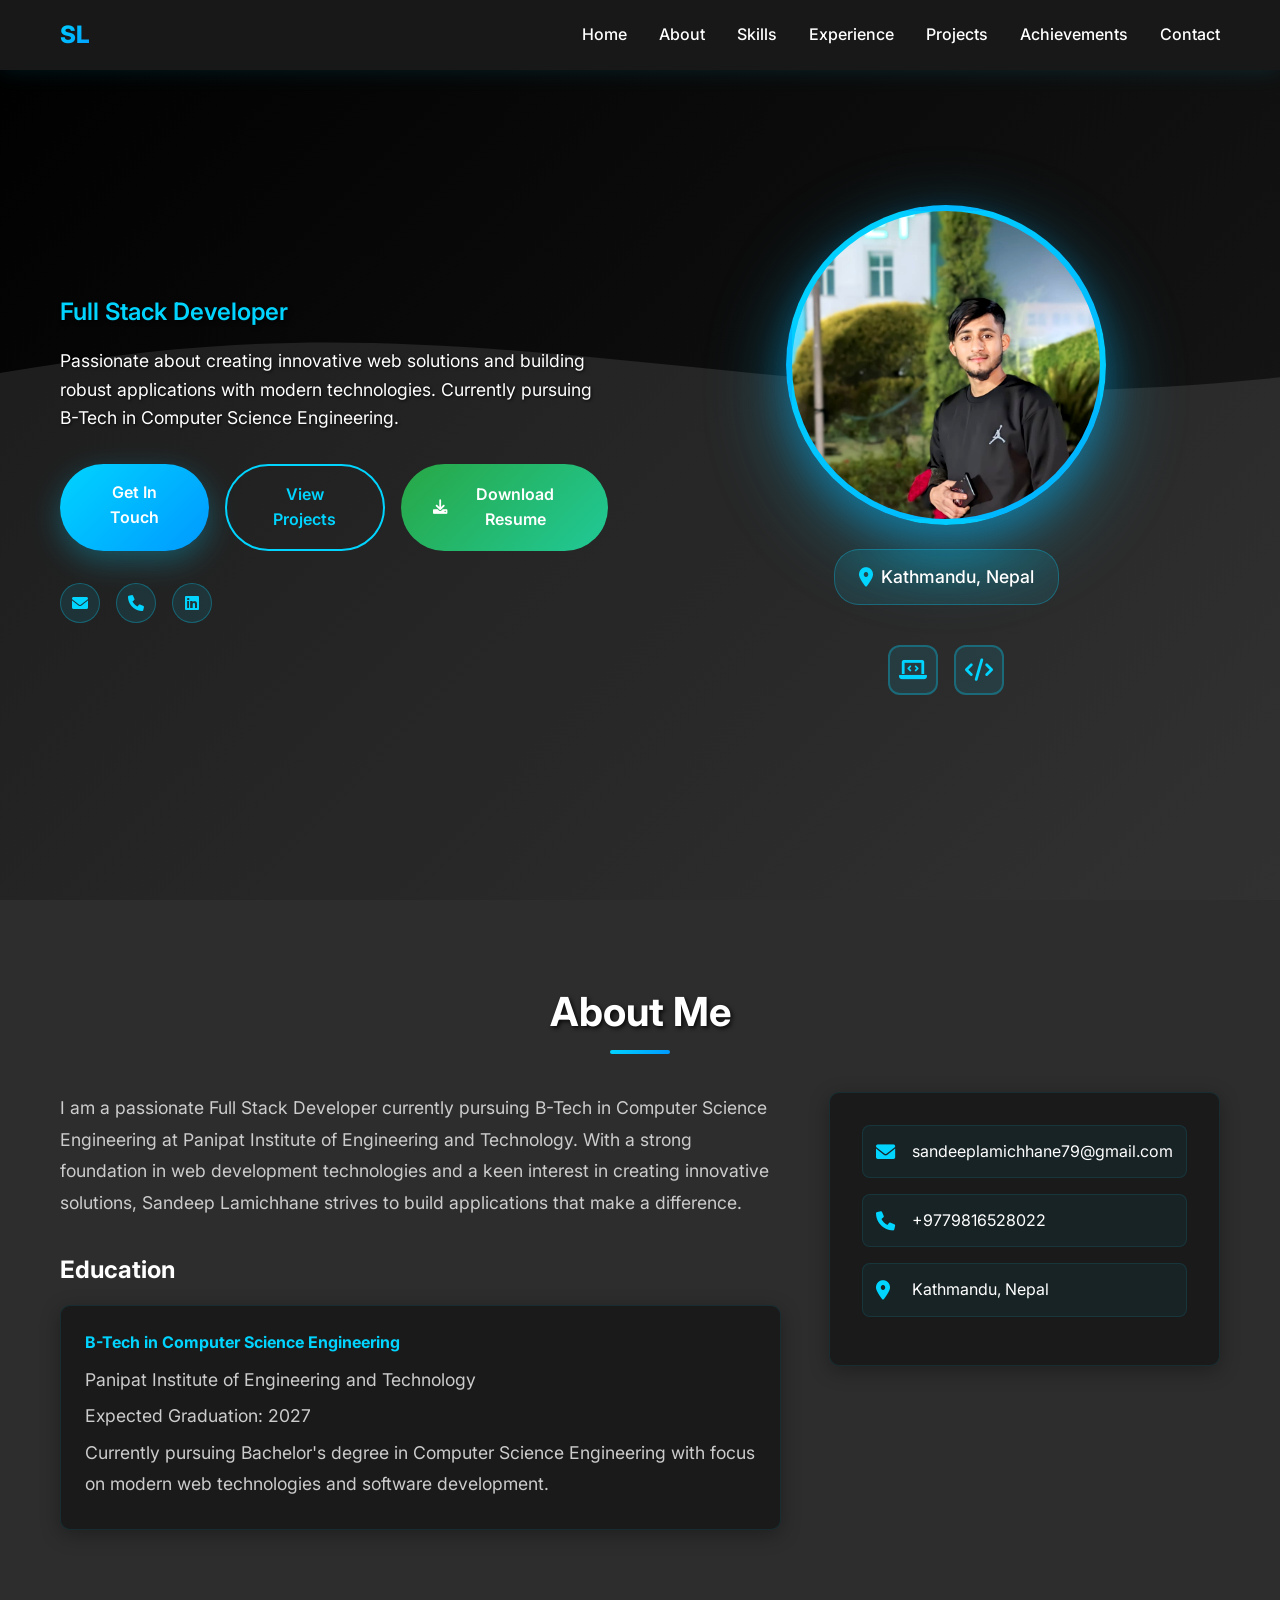
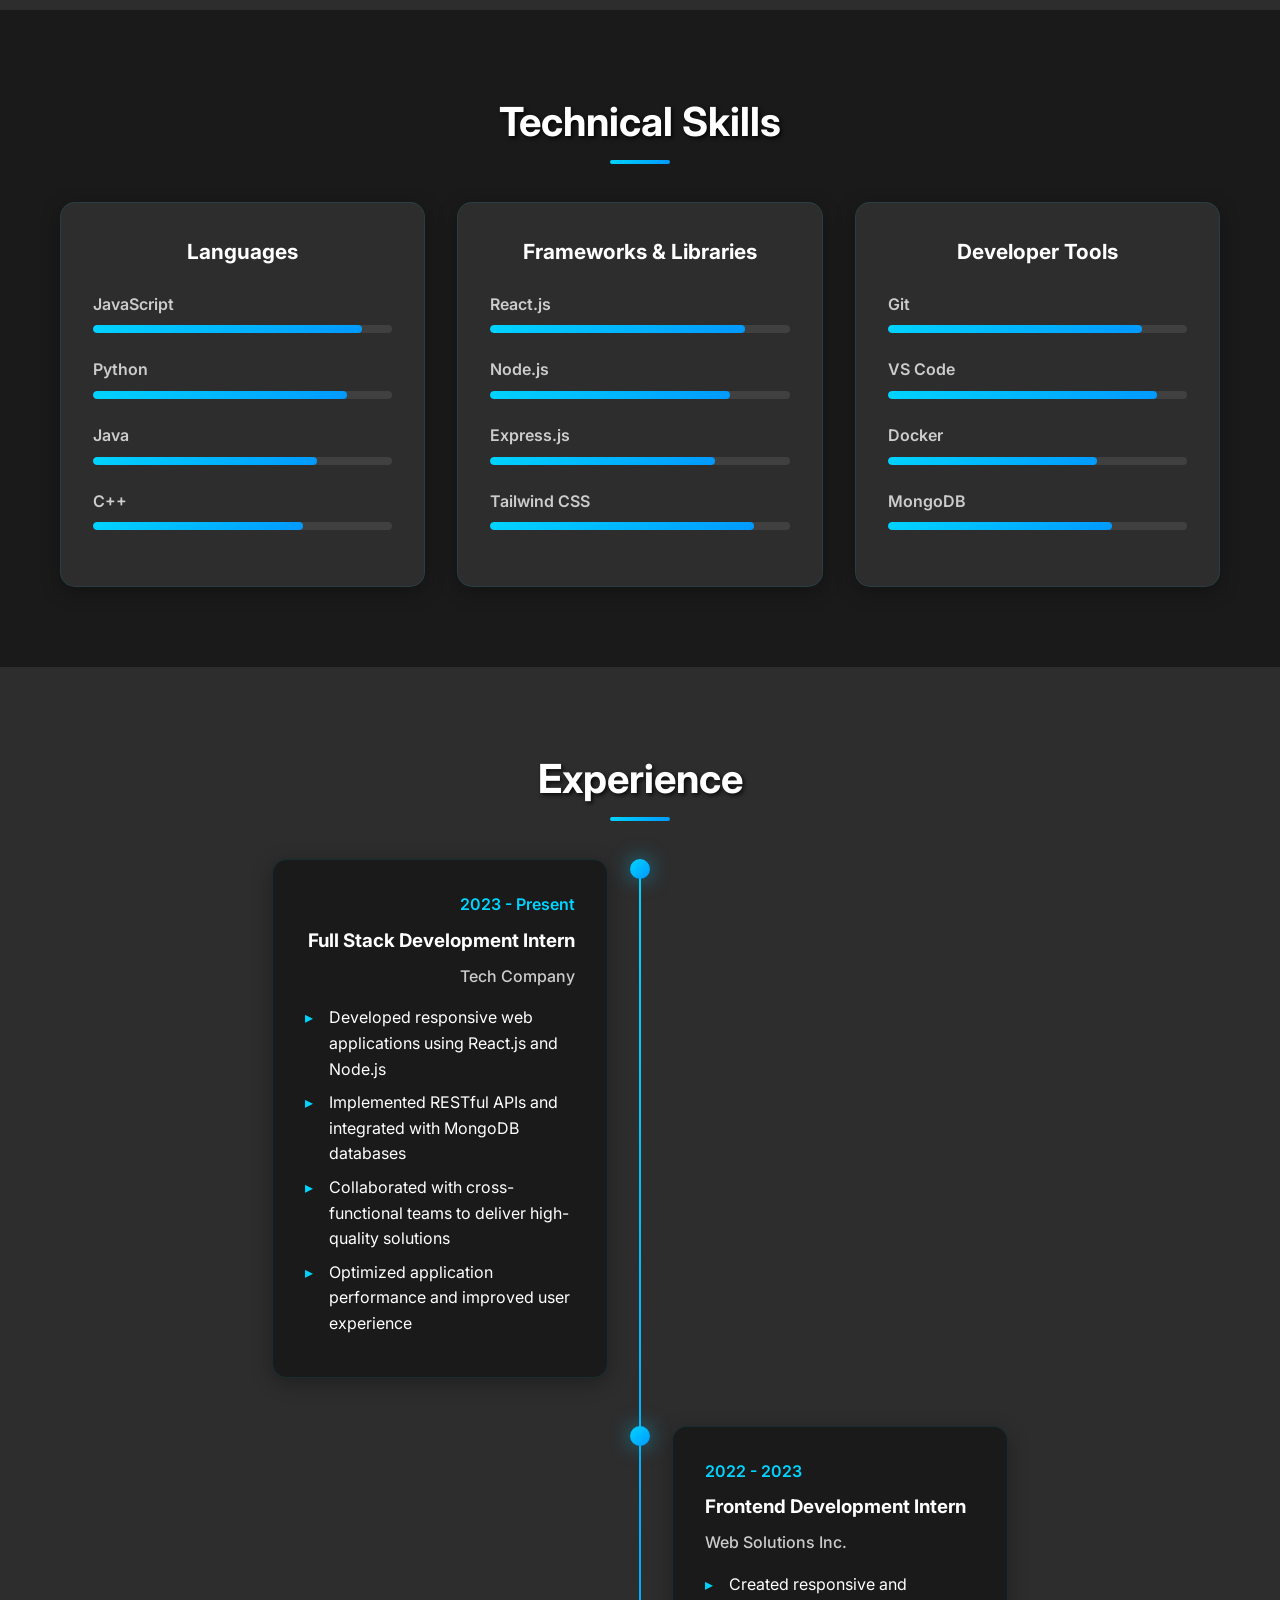
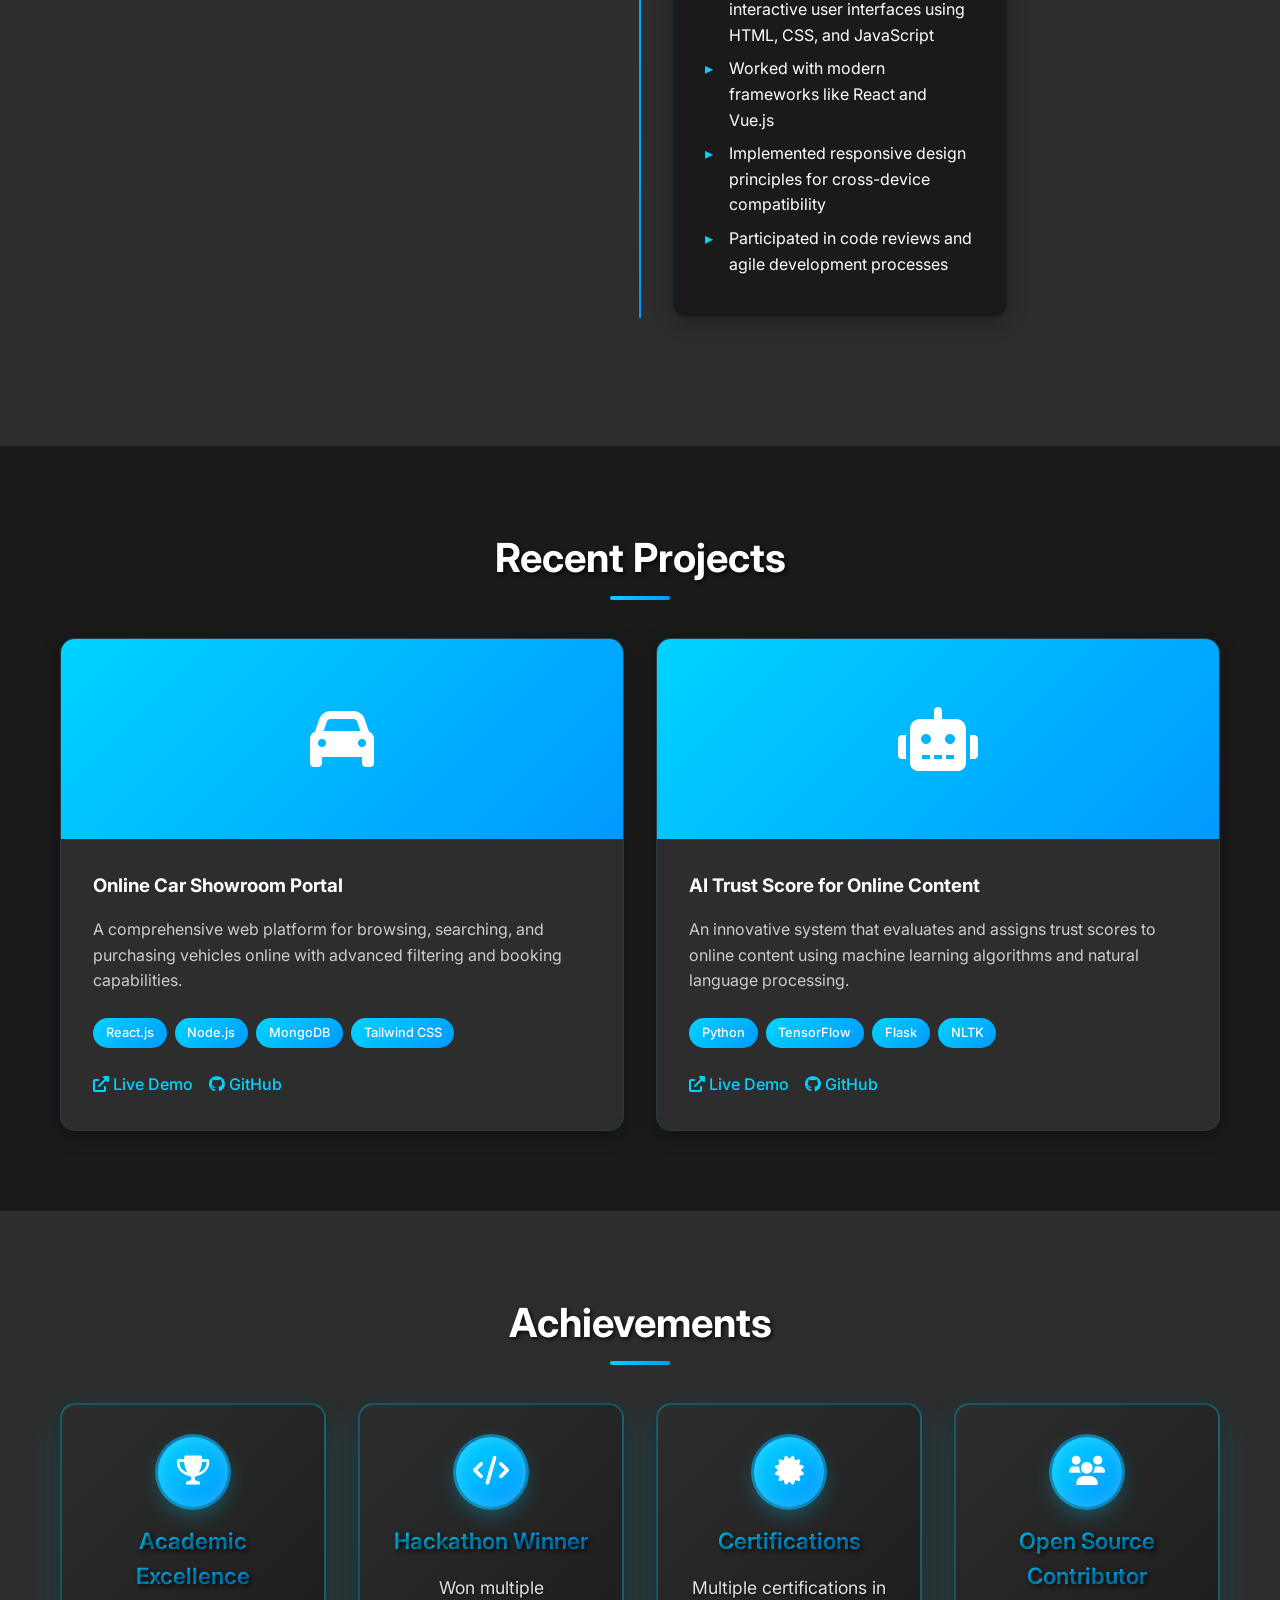
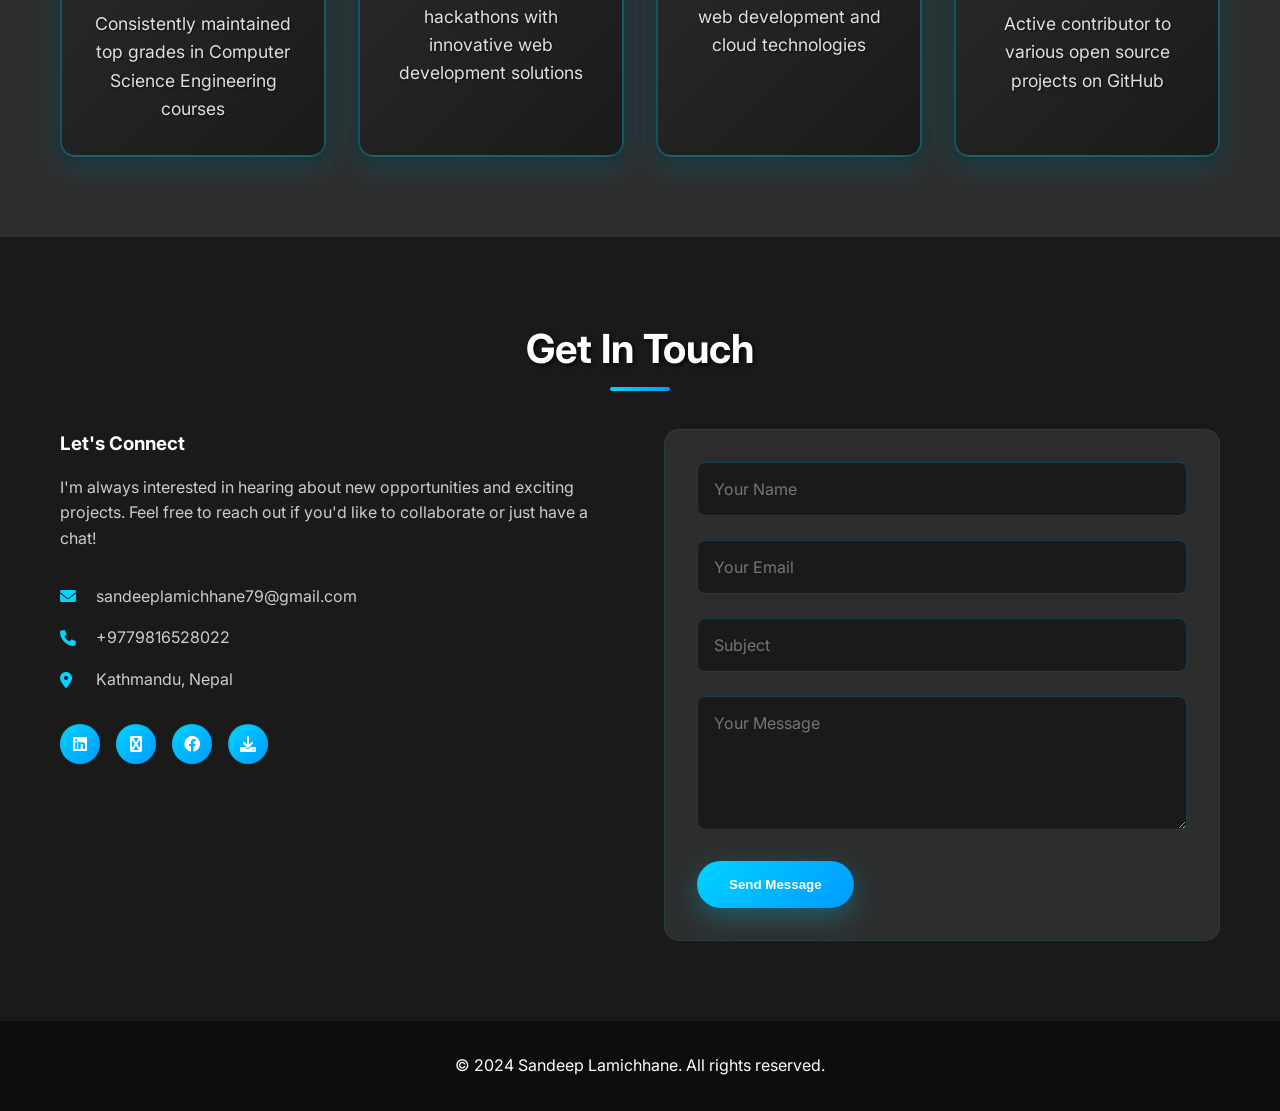
==== commit c5751639: "Update portfolio with resume download, contact form, and GitHub Pages compatibility" ====
--- a/index.html
+++ b/index.html
@@ -61,7 +61,7 @@
                 <div class="hero-buttons">
                     <a href="#contact" class="btn btn-primary">Get In Touch</a>
                     <a href="#projects" class="btn btn-secondary">View Projects</a>
-                    <a href="docs/Sandeep_Lamichhane_Resume.pdf" download class="btn btn-resume">
+                    <a href="/docs/Sandeep_Lamichhane_Resume.pdf" download class="btn btn-resume">
                         <i class="fas fa-download"></i>
                         Download Resume
                     </a>
@@ -80,7 +80,7 @@
             </div>
             <div class="hero-image">
                 <div class="profile-img">
-                    <img src="img/profile.jpg" alt="Sandeep Lamichhane" class="profile-photo">
+                    <img src="/img/profile.jpg" alt="Sandeep Lamichhane" class="profile-photo">
                 </div>
                 <div class="profile-location">
                     <i class="fas fa-map-marker-alt"></i>
@@ -403,7 +403,7 @@
                         <a href="https://www.facebook.com/sandeep.lamichhane.5621" target="_blank" class="social-link">
                             <i class="fab fa-facebook"></i>
                         </a>
-                        <a href="docs/Sandeep_Lamichhane_Resume.pdf" download class="social-link resume-link">
+                        <a href="/docs/Sandeep_Lamichhane_Resume.pdf" download class="social-link resume-link">
                             <i class="fas fa-download"></i>
                         </a>
                     </div>
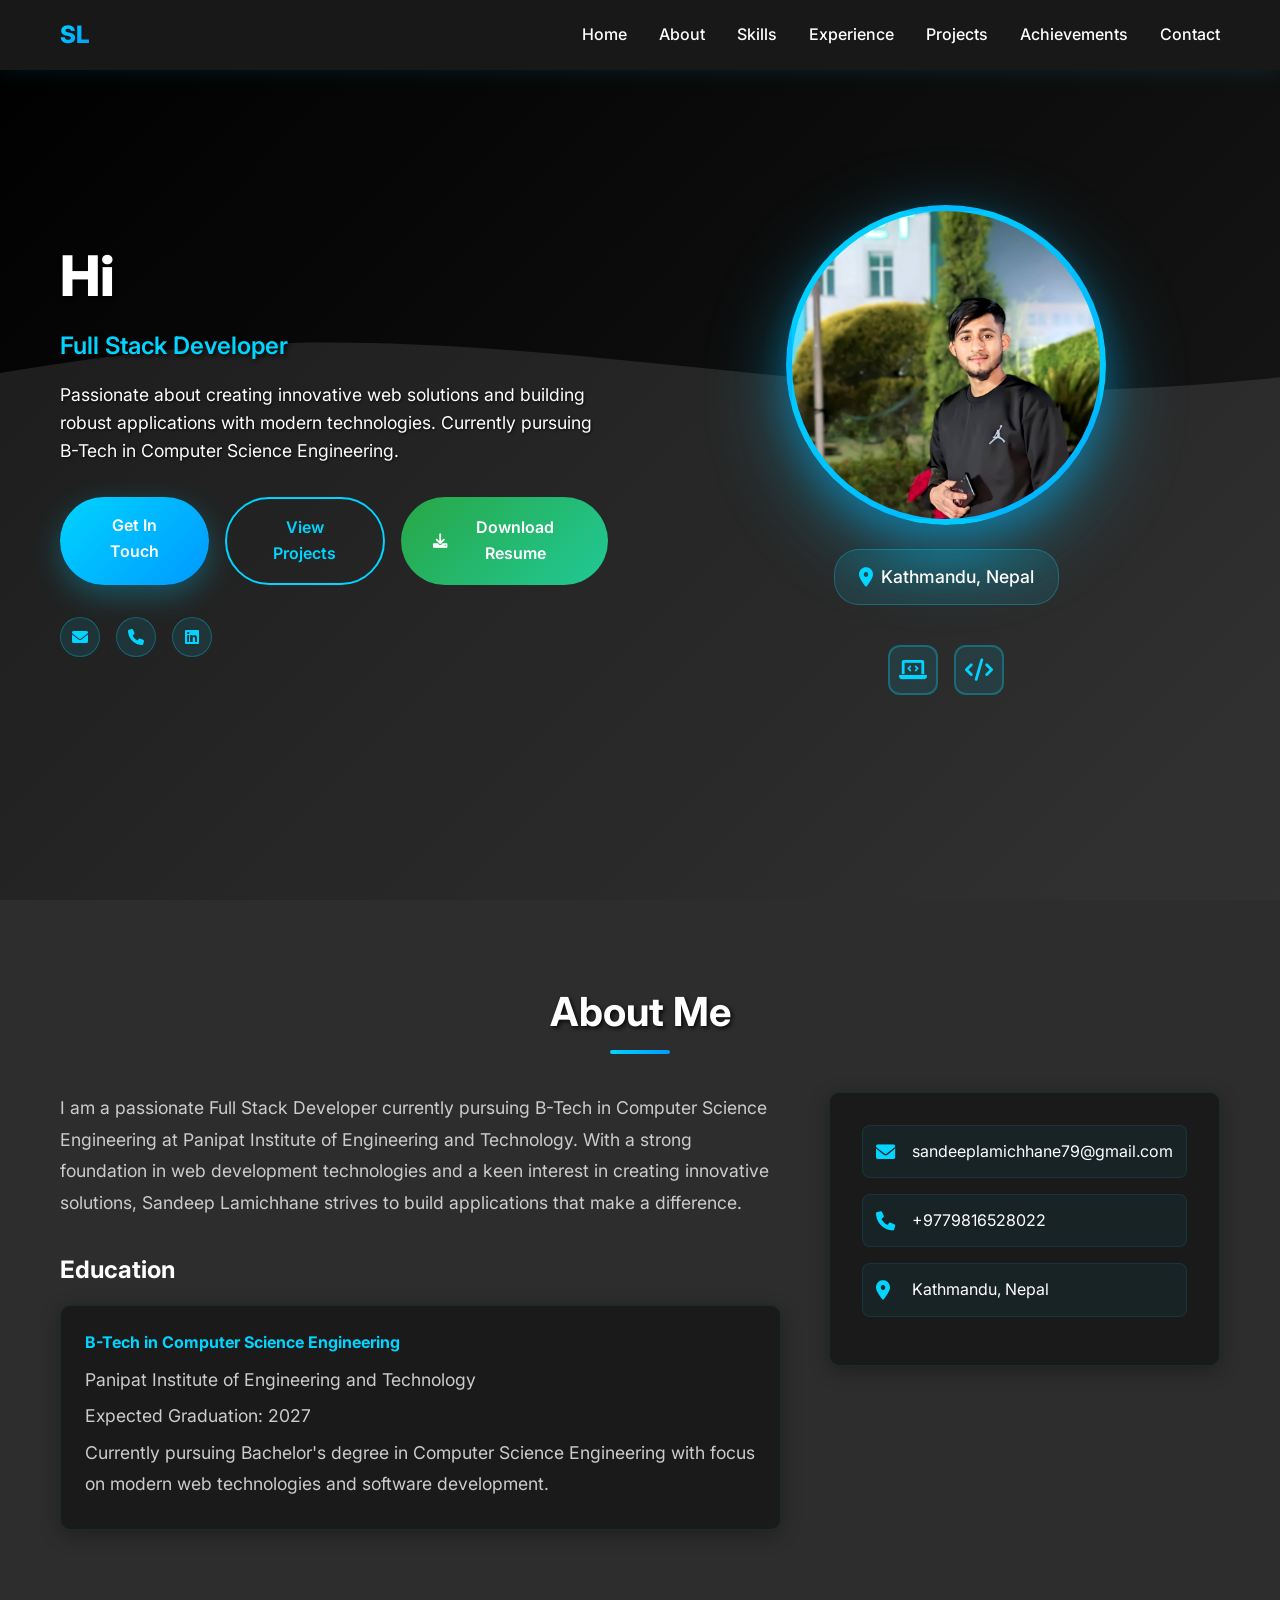
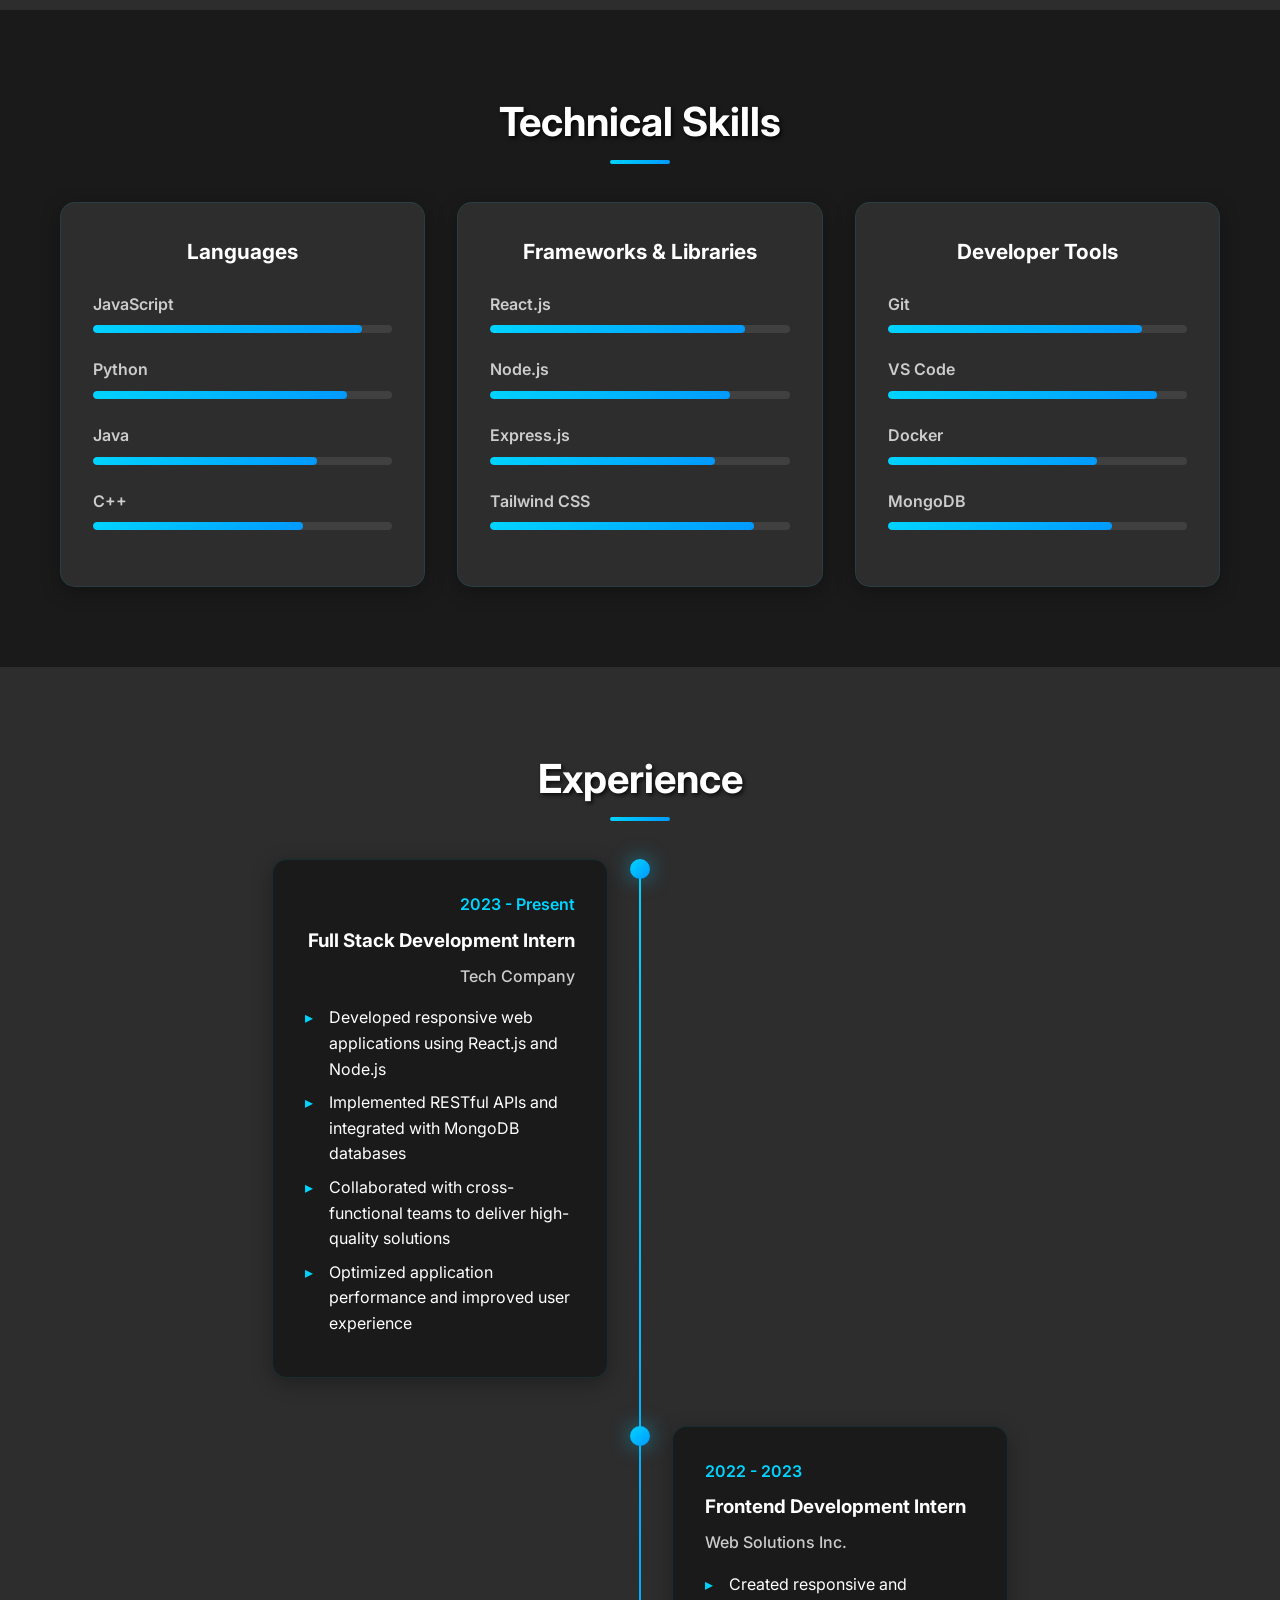
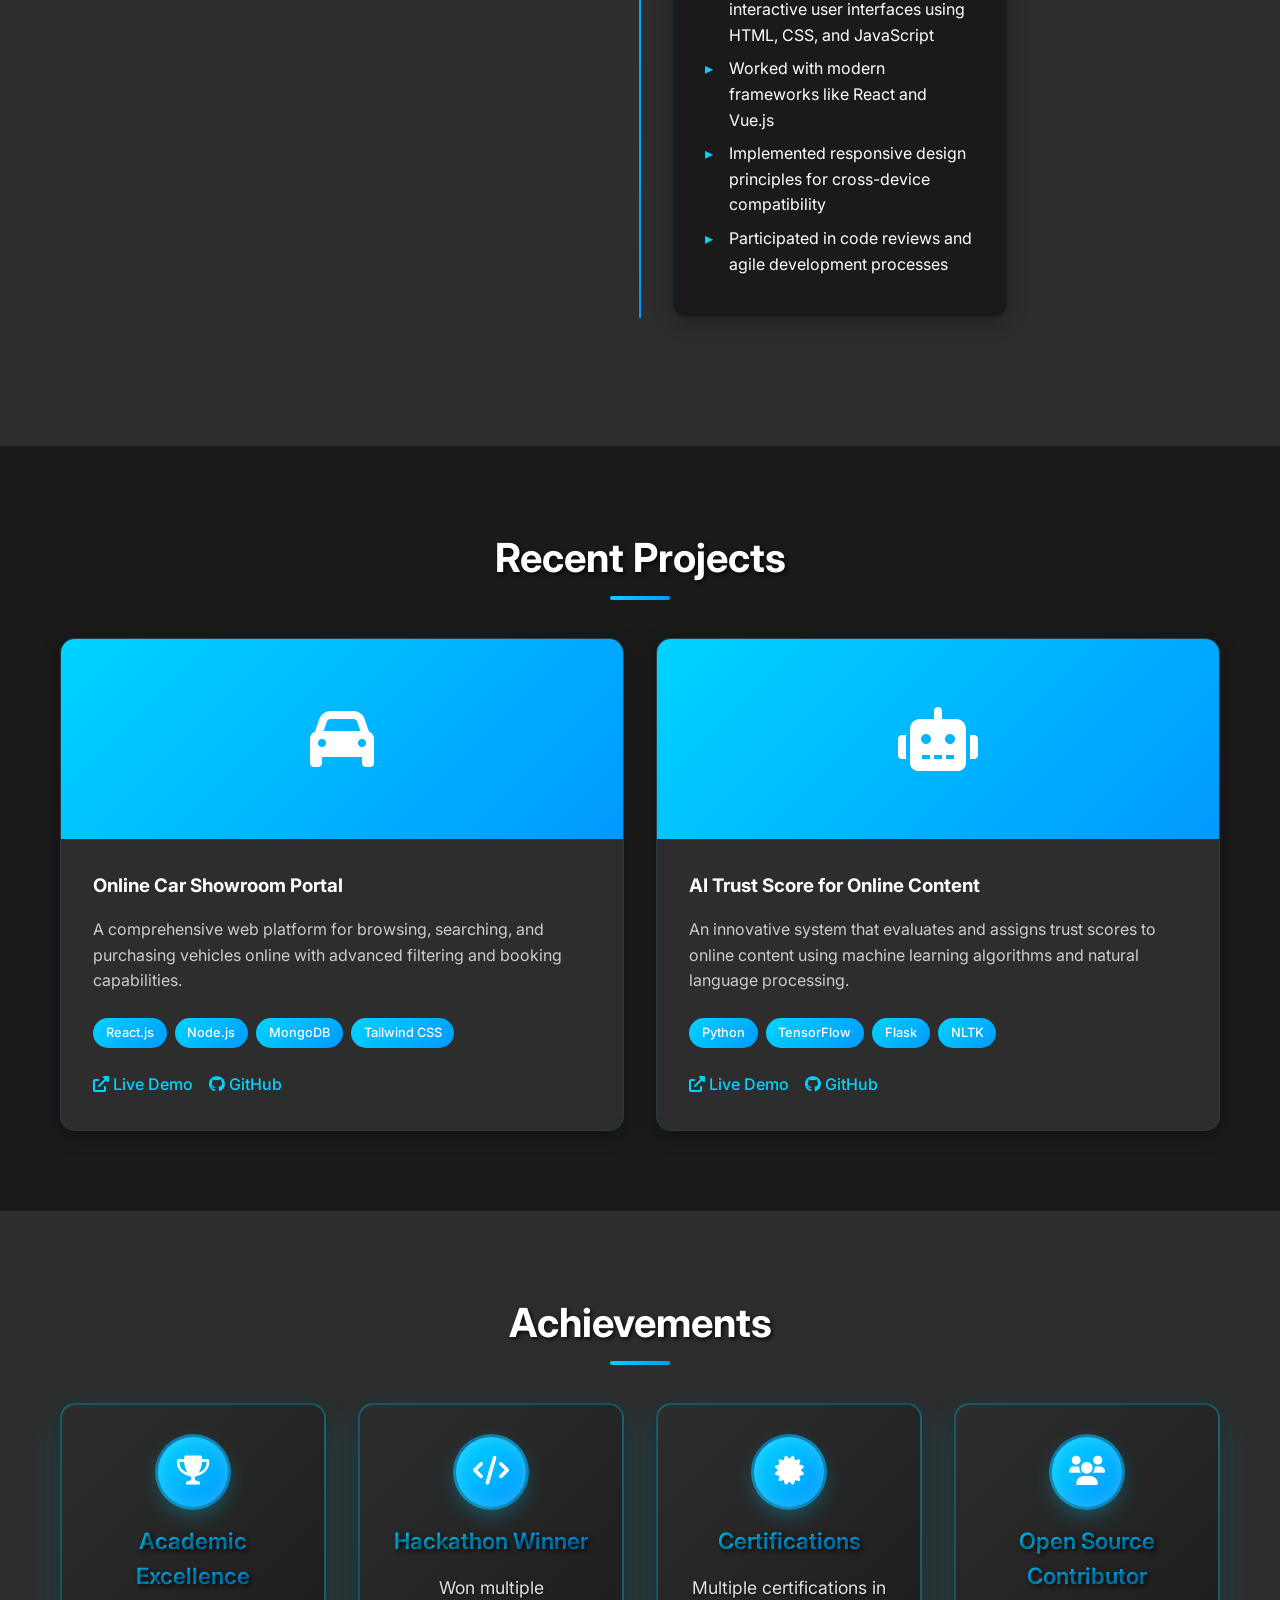
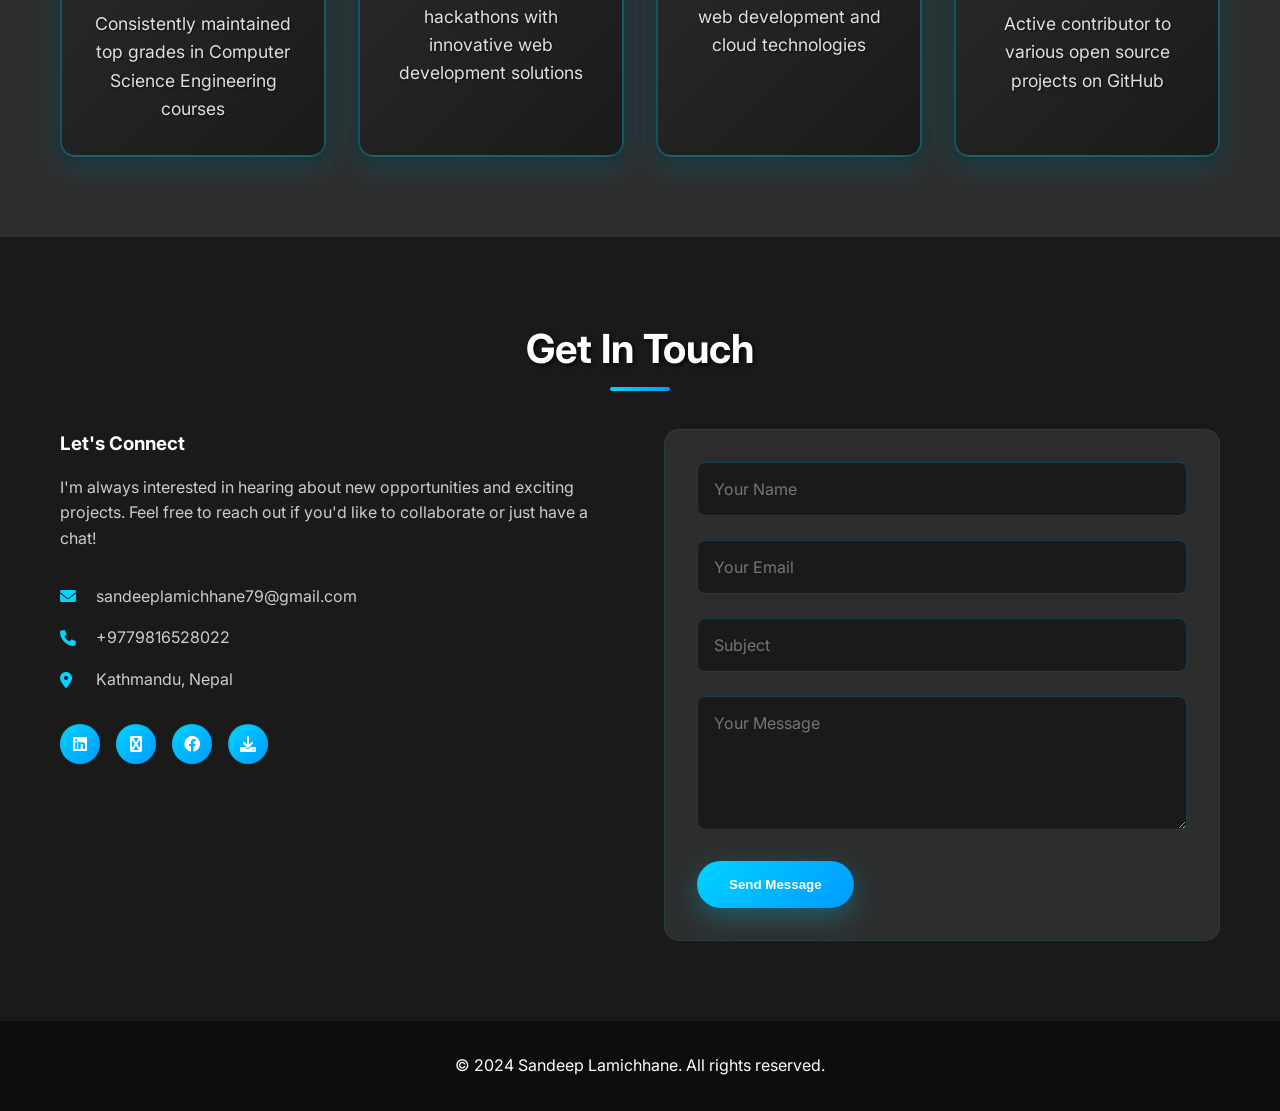
==== commit 2c1d52f5: "Add fallback image for GitHub Pages profile photo display issue" ====
--- a/index.html
+++ b/index.html
@@ -61,7 +61,7 @@
                 <div class="hero-buttons">
                     <a href="#contact" class="btn btn-primary">Get In Touch</a>
                     <a href="#projects" class="btn btn-secondary">View Projects</a>
-                    <a href="/docs/Sandeep_Lamichhane_Resume.pdf" download class="btn btn-resume">
+                    <a href="docs/Sandeep_Lamichhane_Resume.pdf" download class="btn btn-resume">
                         <i class="fas fa-download"></i>
                         Download Resume
                     </a>
@@ -80,7 +80,8 @@
             </div>
             <div class="hero-image">
                 <div class="profile-img">
-                    <img src="/img/profile.jpg" alt="Sandeep Lamichhane" class="profile-photo">
+                    <img src="img/profile.jpg" alt="Sandeep Lamichhane" class="profile-photo" 
+                         onerror="this.src='https://via.placeholder.com/320x320/00d4ff/ffffff?text=Sandeep';">
                 </div>
                 <div class="profile-location">
                     <i class="fas fa-map-marker-alt"></i>
@@ -403,7 +404,7 @@
                         <a href="https://www.facebook.com/sandeep.lamichhane.5621" target="_blank" class="social-link">
                             <i class="fab fa-facebook"></i>
                         </a>
-                        <a href="/docs/Sandeep_Lamichhane_Resume.pdf" download class="social-link resume-link">
+                        <a href="docs/Sandeep_Lamichhane_Resume.pdf" download class="social-link resume-link">
                             <i class="fas fa-download"></i>
                         </a>
                     </div>
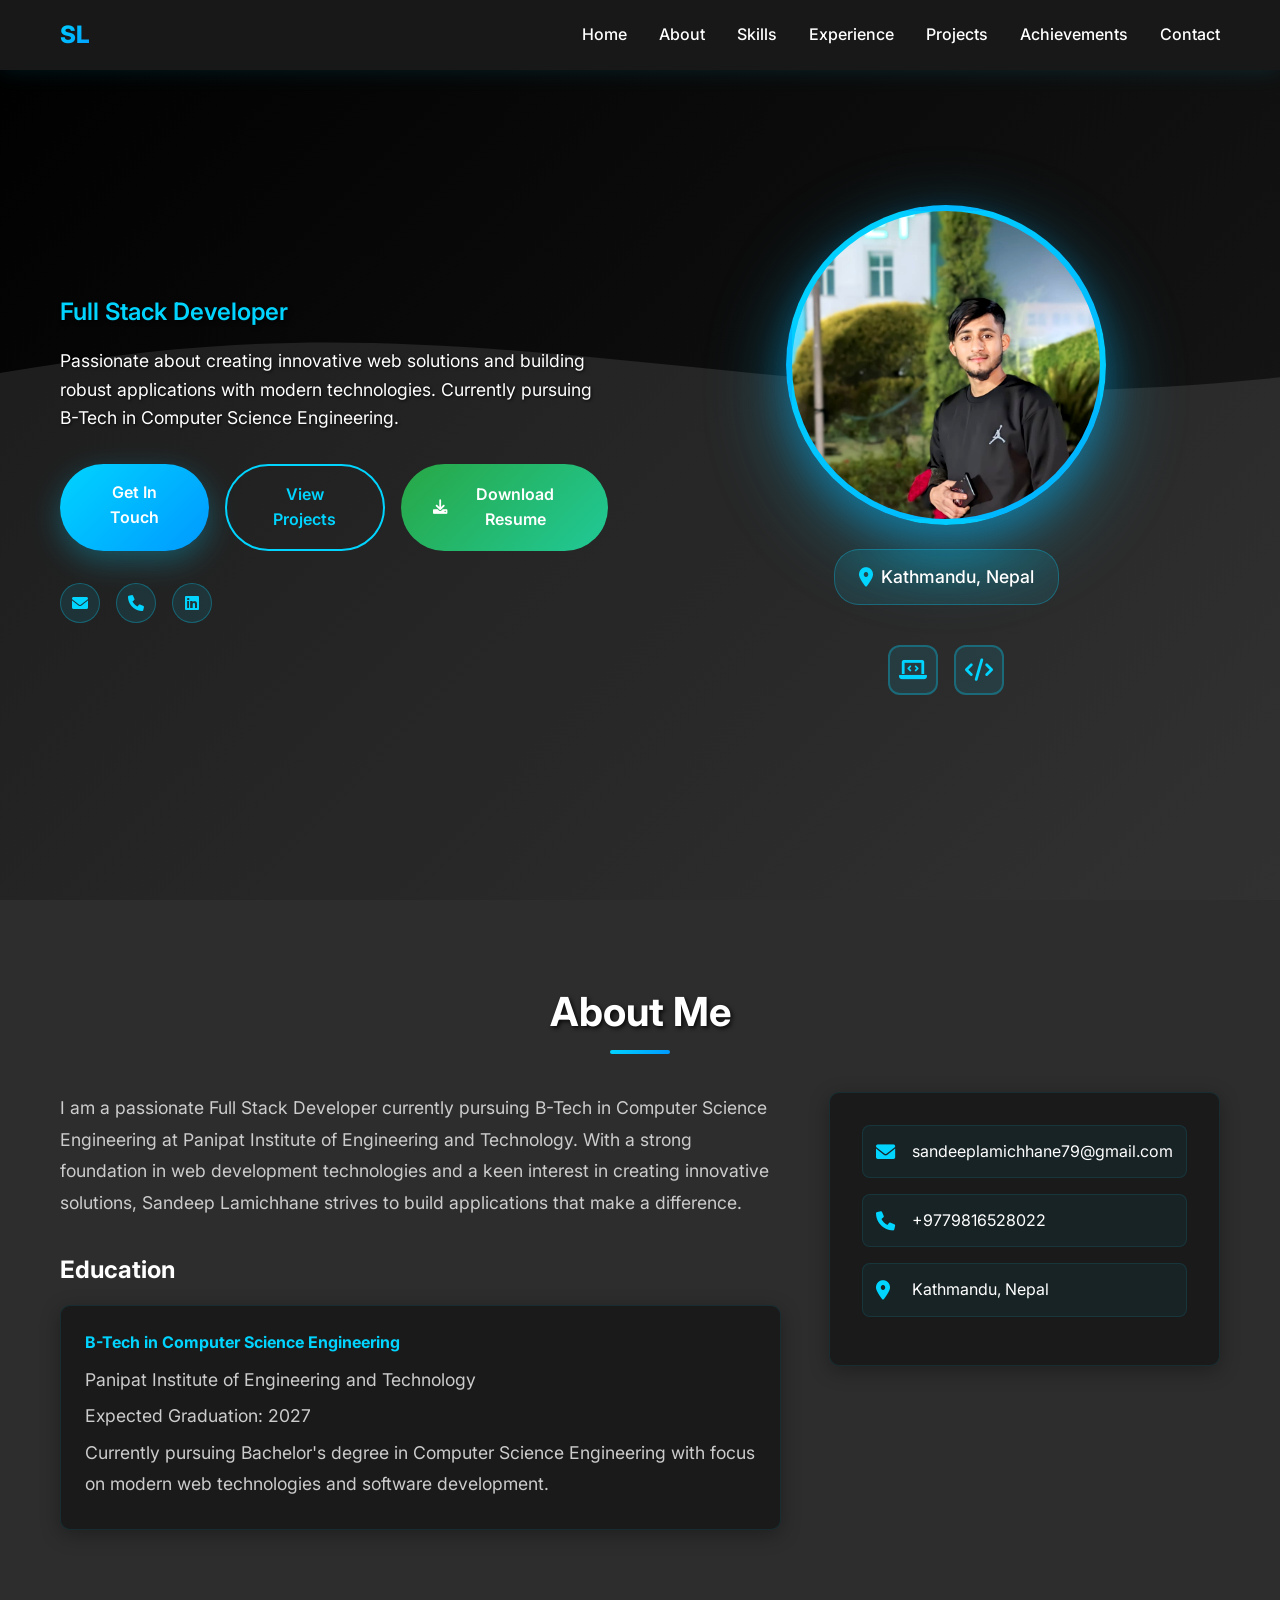
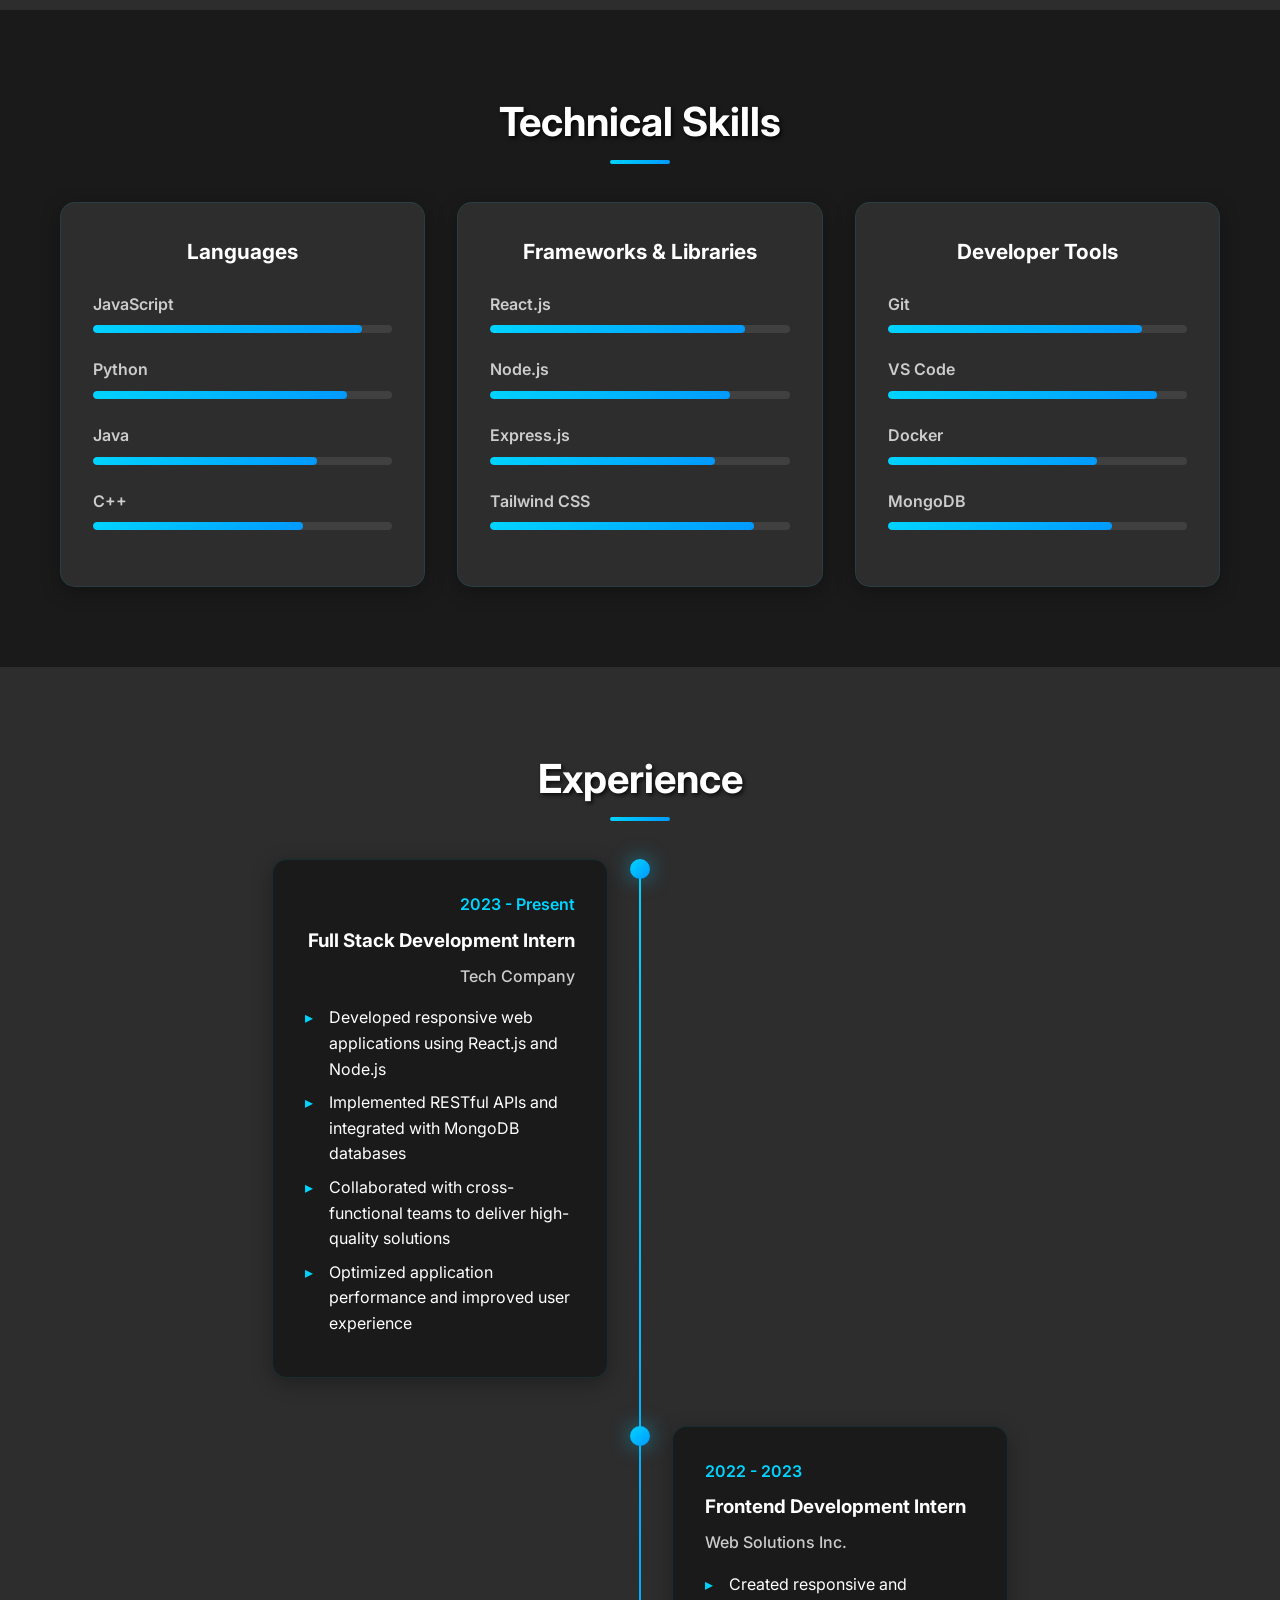
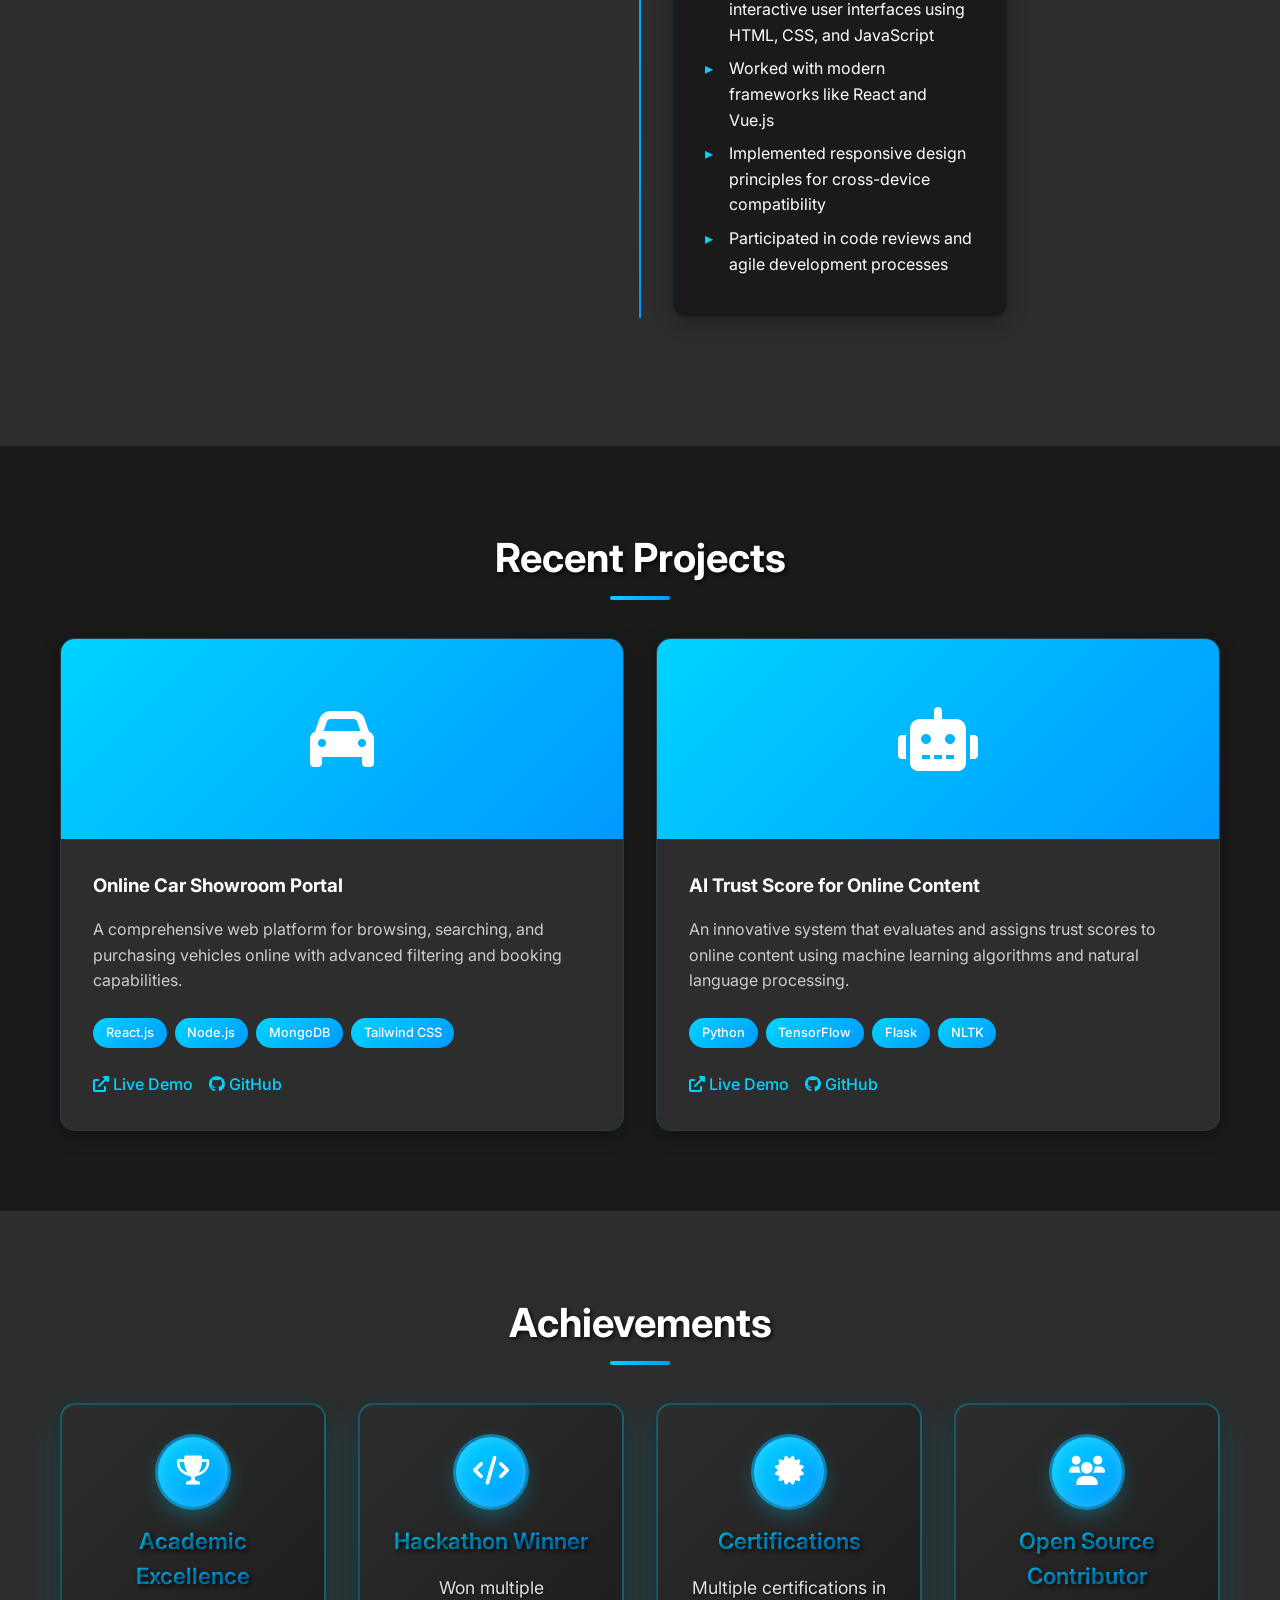
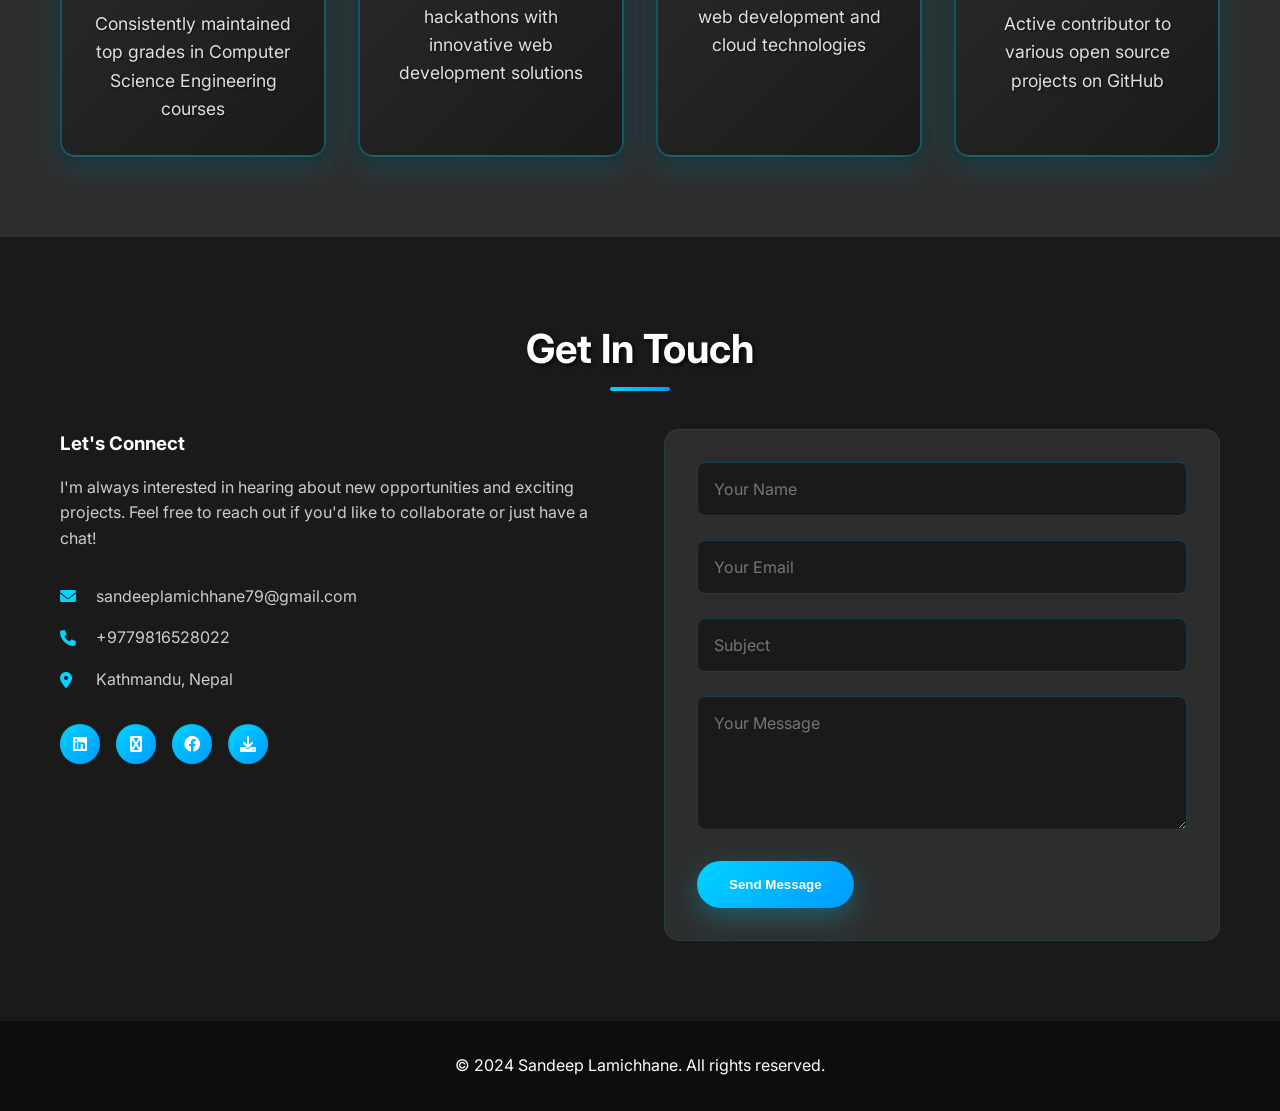
==== commit 6859c33f: "Convert profile photo to PNG format for GitHub Pages compatibility" ====
--- a/index.html
+++ b/index.html
@@ -80,7 +80,7 @@
             </div>
             <div class="hero-image">
                 <div class="profile-img">
-                    <img src="img/profile.jpg" alt="Sandeep Lamichhane" class="profile-photo" 
+                    <img src="img/profile.png" alt="Sandeep Lamichhane" class="profile-photo" 
                          onerror="this.src='https://via.placeholder.com/320x320/00d4ff/ffffff?text=Sandeep';">
                 </div>
                 <div class="profile-location">
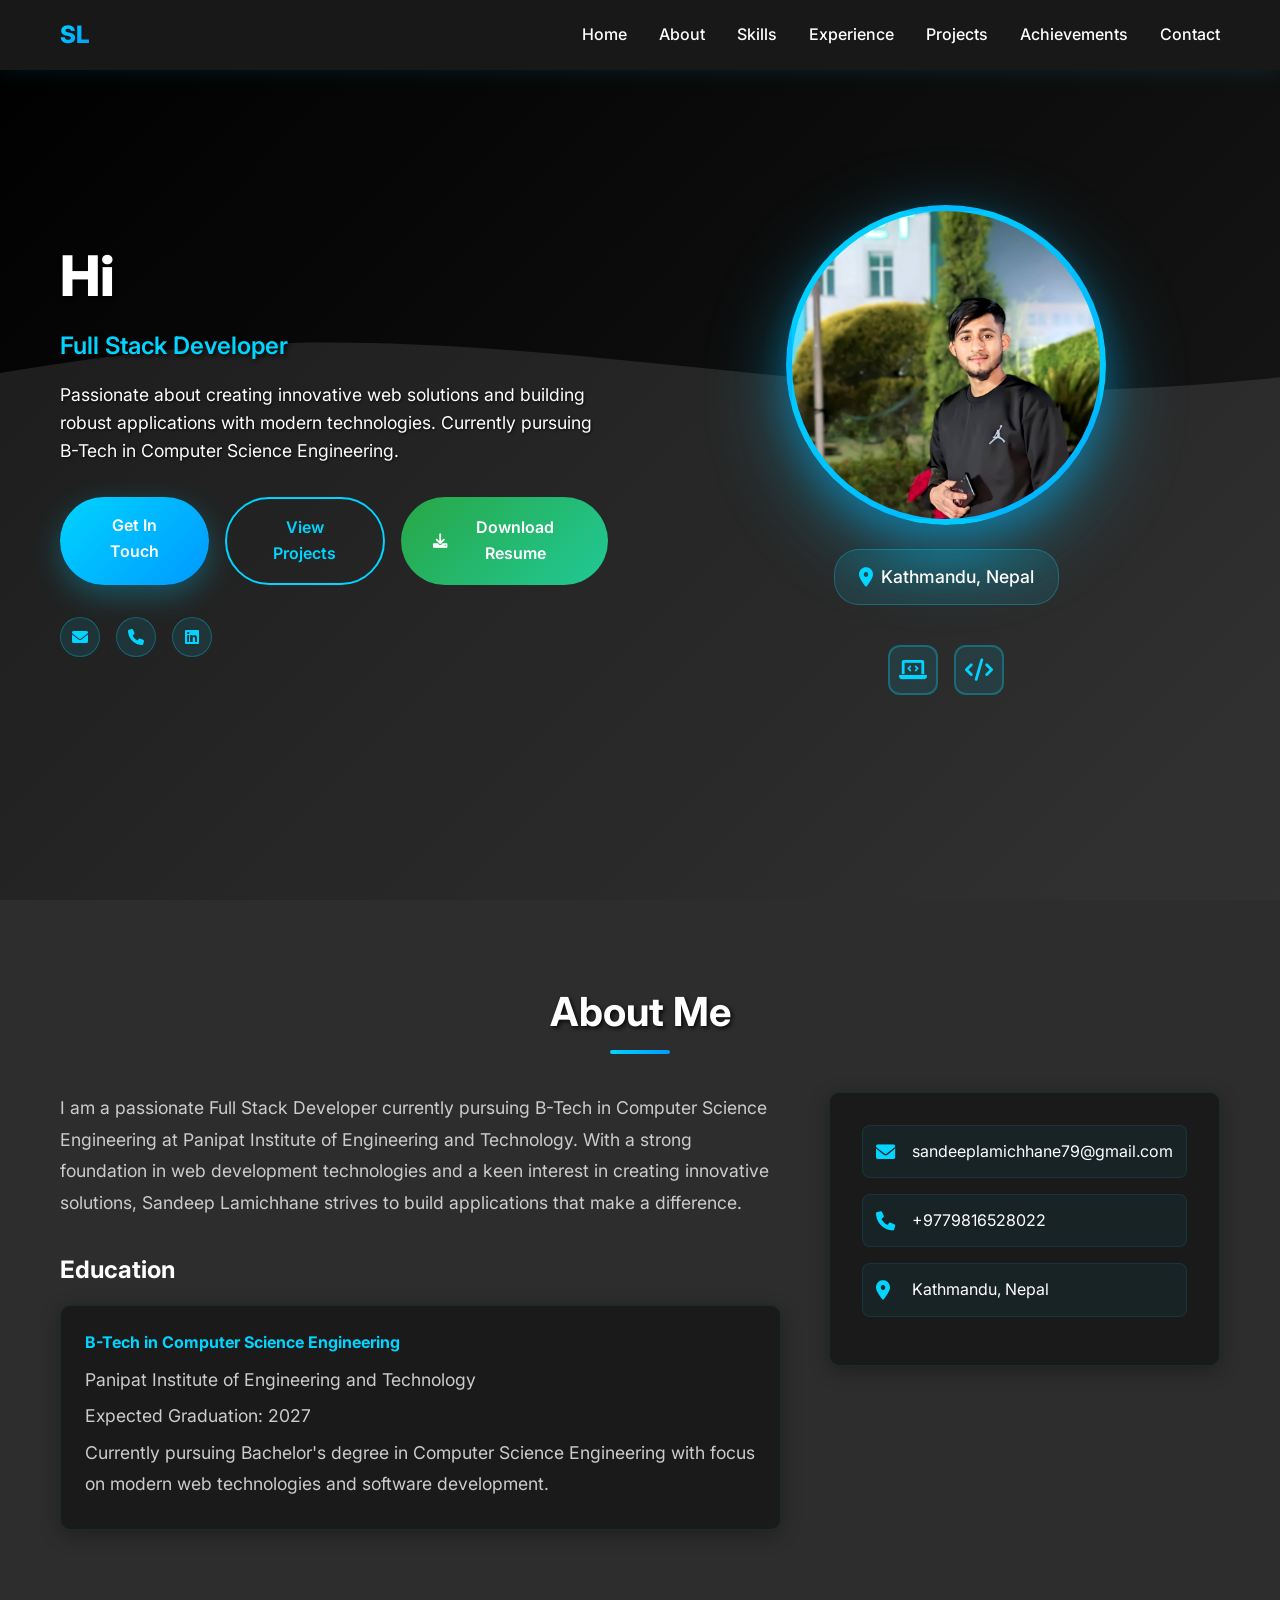
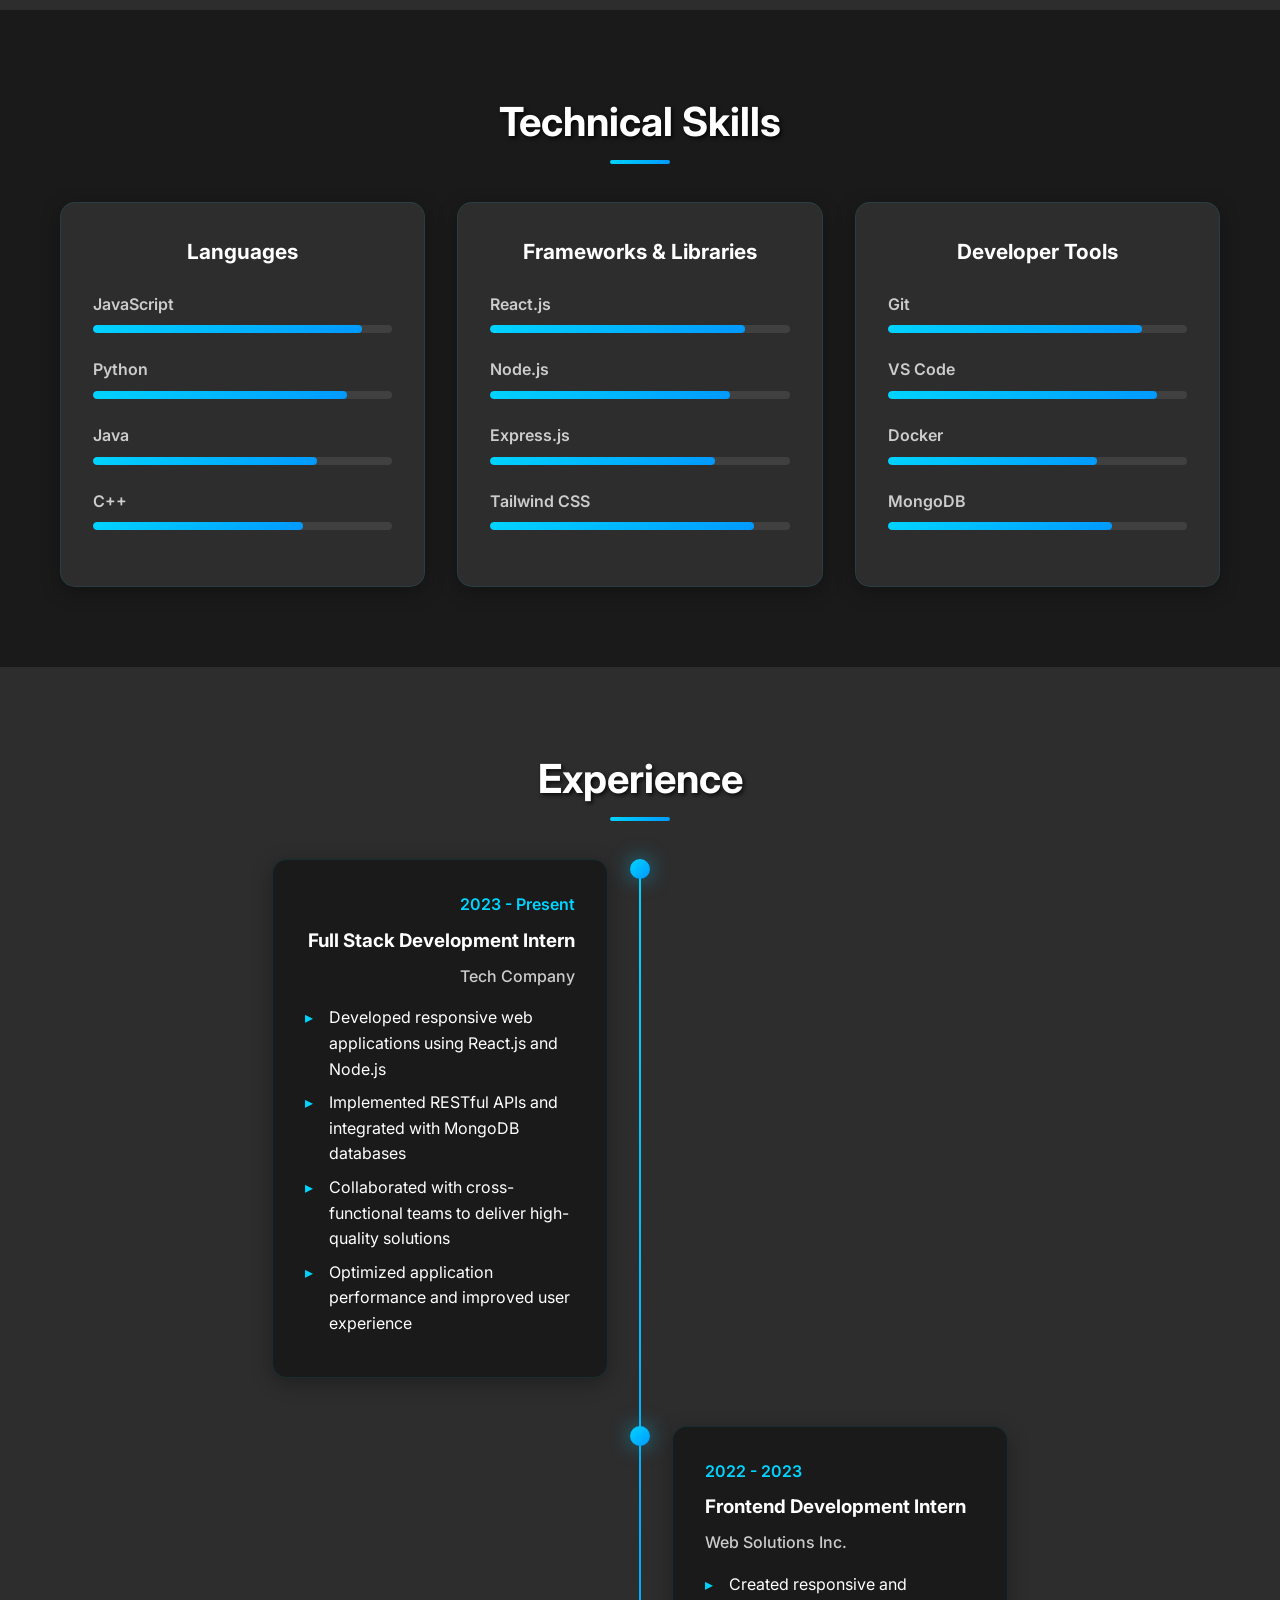
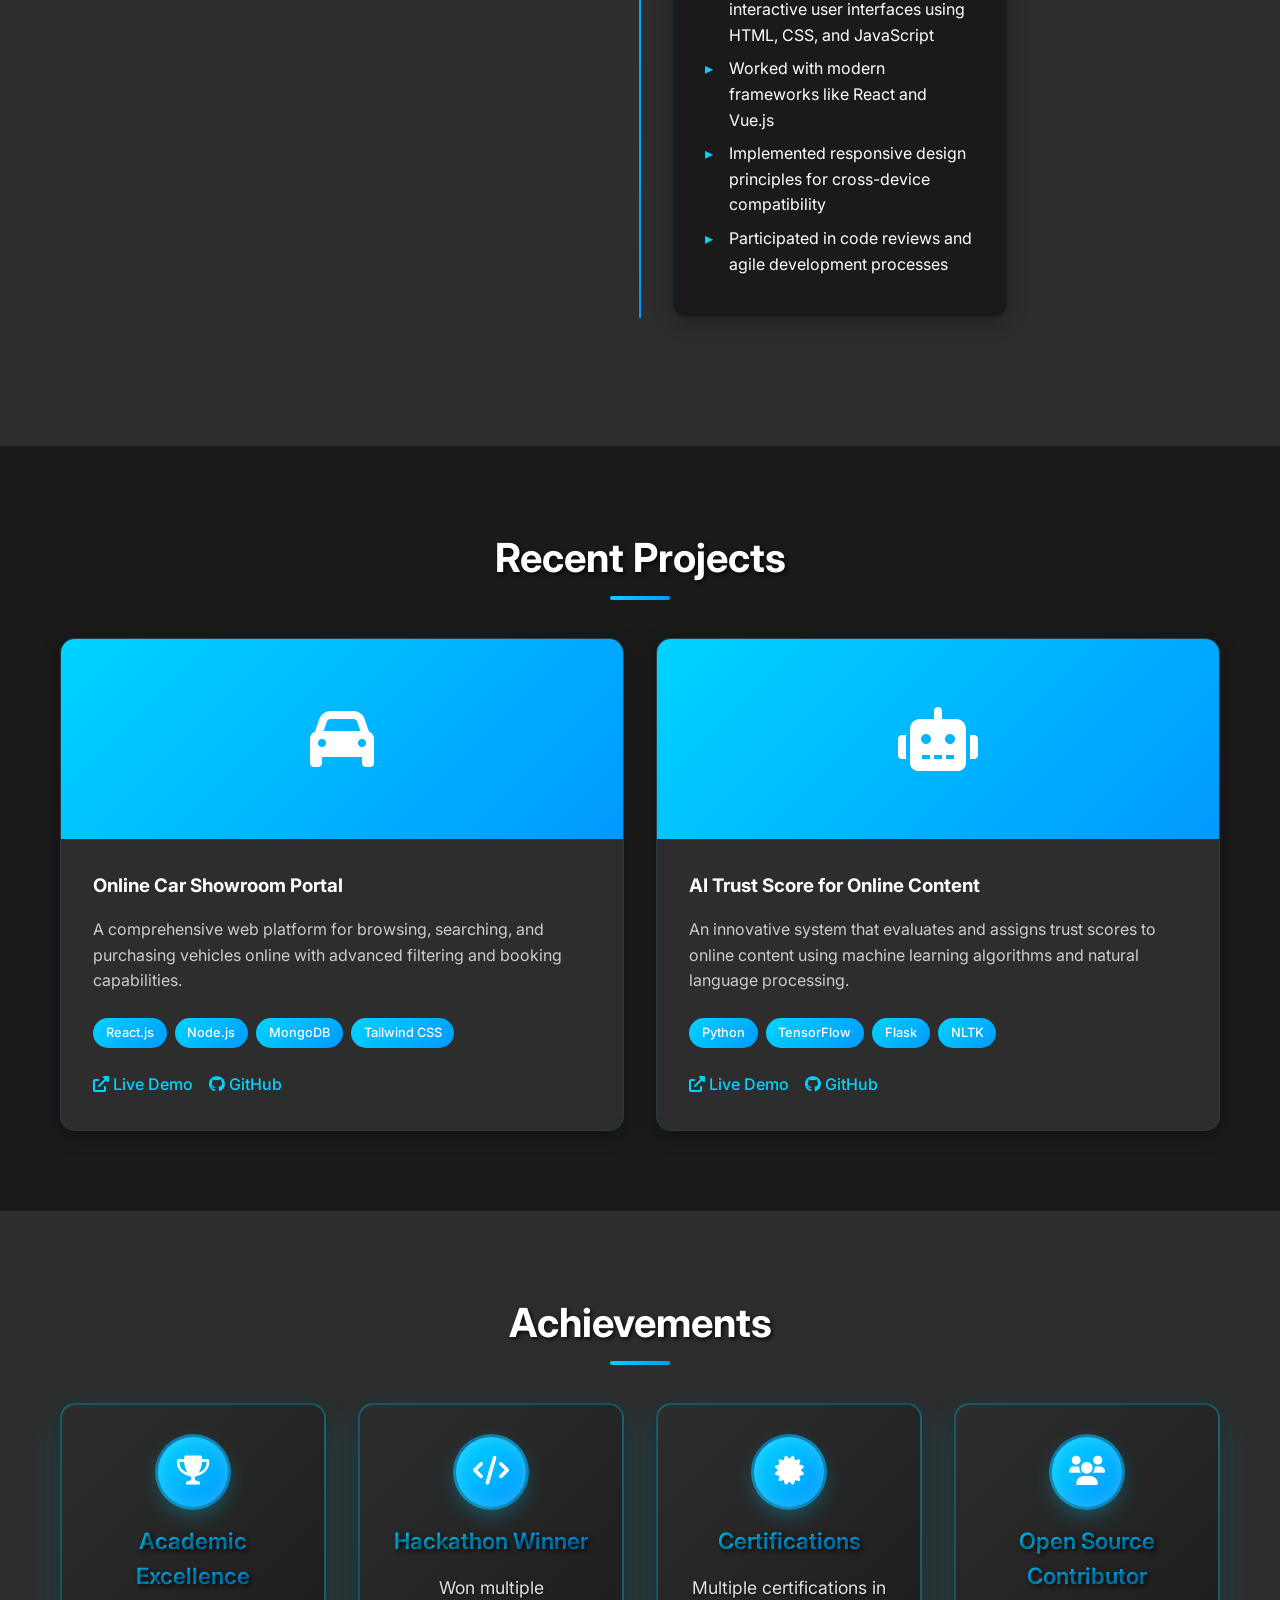
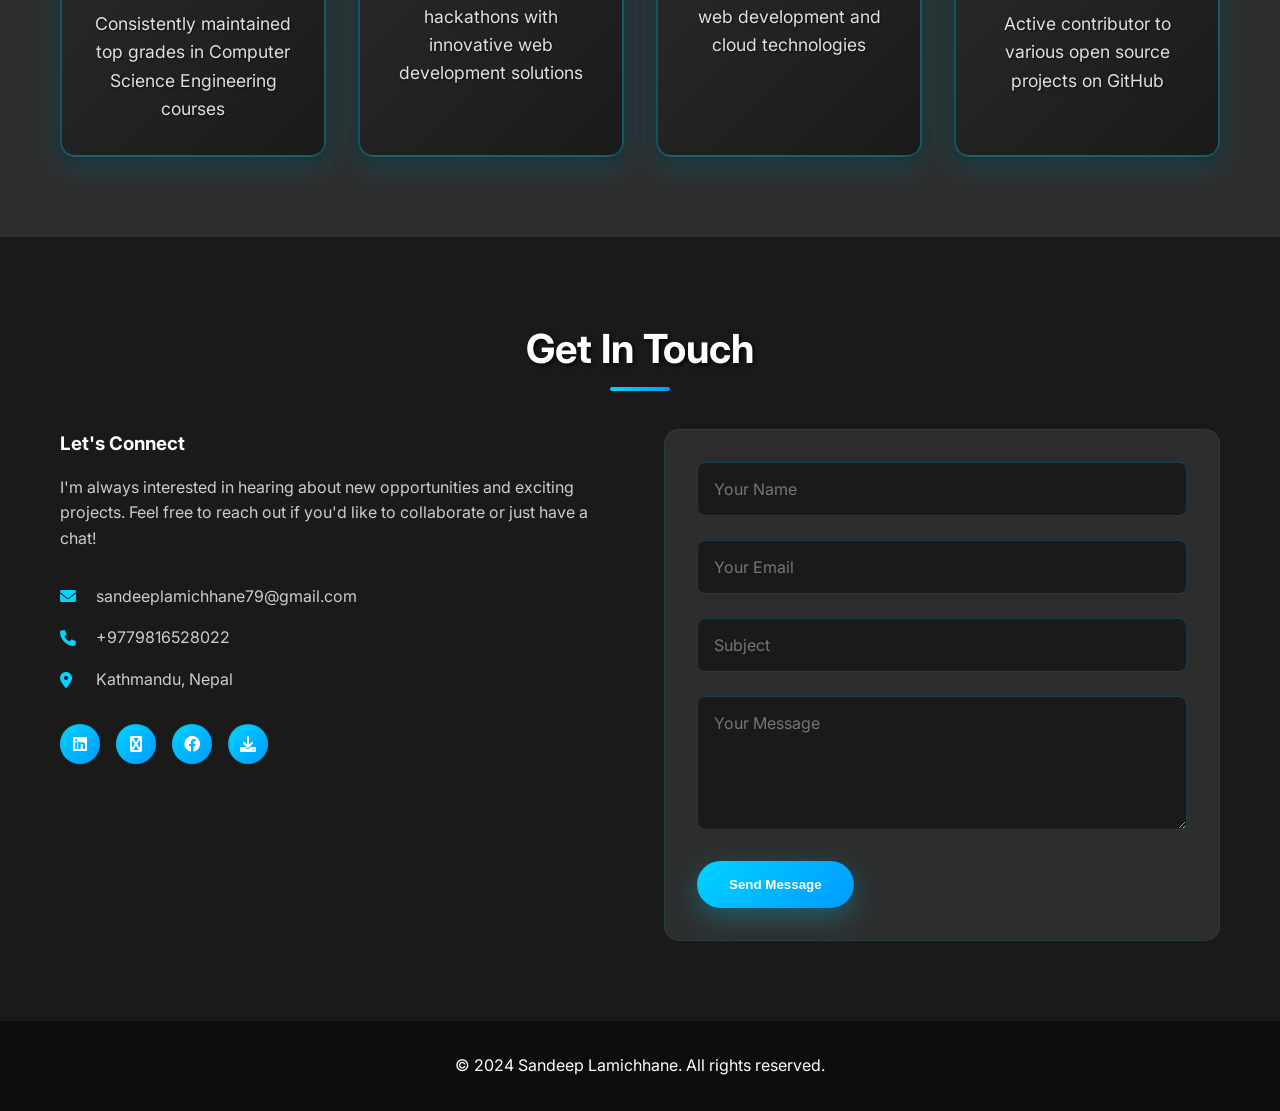
==== commit a2b993e6: "fixed profile image" ====
--- a/index.html
+++ b/index.html
@@ -80,8 +80,7 @@
             </div>
             <div class="hero-image">
                 <div class="profile-img">
-                    <img src="img/profile.png" alt="Sandeep Lamichhane" class="profile-photo" 
-                         onerror="this.src='https://via.placeholder.com/320x320/00d4ff/ffffff?text=Sandeep';">
+                    <img src="./profile.png" alt="Sandeep Lamichhane" class="profile-photo">
                 </div>
                 <div class="profile-location">
                     <i class="fas fa-map-marker-alt"></i>
